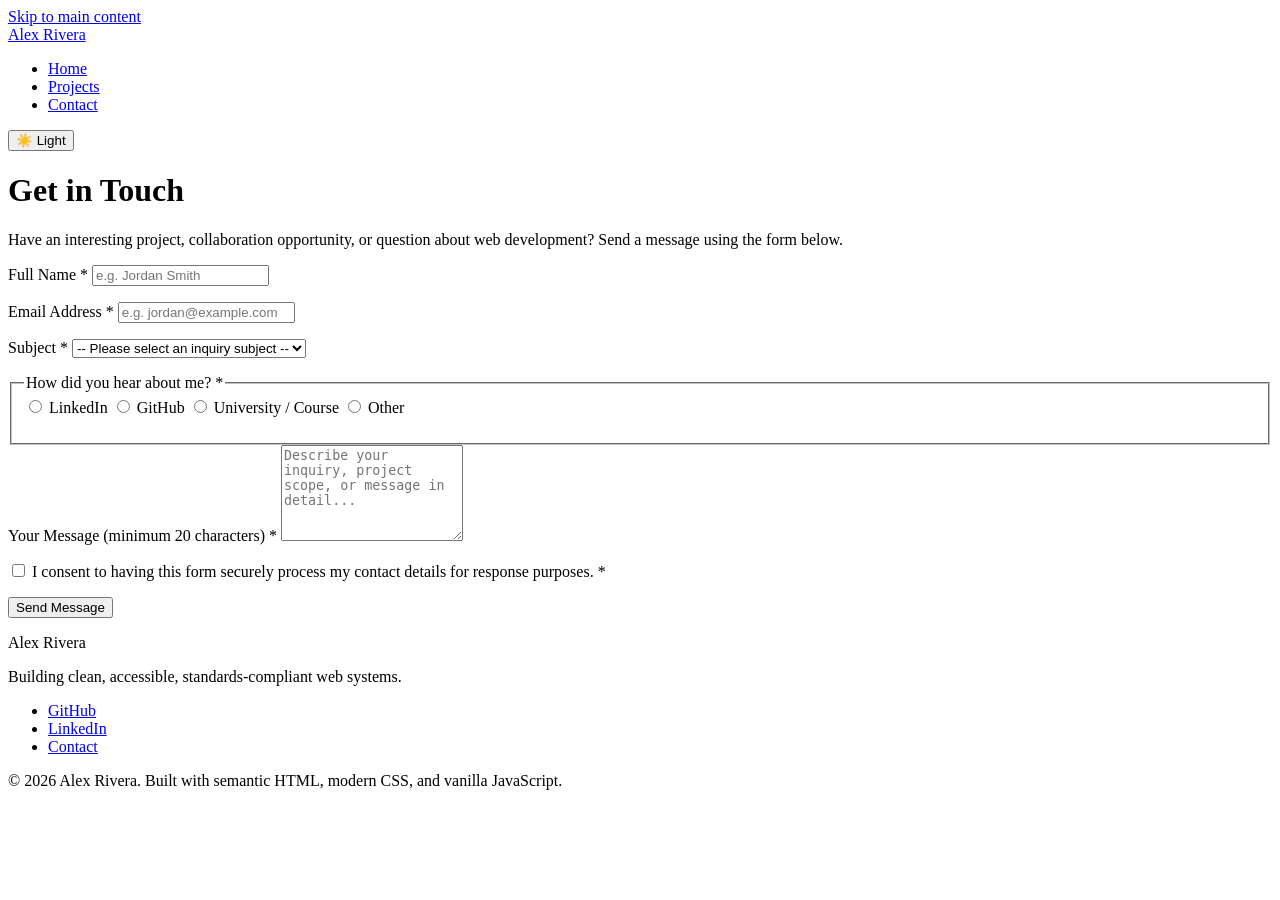
==== contact.html @ 407a4083 "feat: scaffold semantic HTML structure for index, projects, and contact pages" ====
<!DOCTYPE html>
<html lang="en">
<head>
  <meta charset="UTF-8">
  <meta name="viewport" content="width=device-width, initial-scale=1.0">
  <meta name="description" content="Contact Alex Rivera for web development inquiries, collaboration opportunities, and technical consultations.">
  <title>Contact | Alex Rivera Portfolio</title>
  <link rel="stylesheet" href="css/styles.css">
  <script>
    /* Immediate theme check to prevent flash of wrong theme (FOUC) */
    (function() {
      var saved = localStorage.getItem('theme');
      var prefersDark = window.matchMedia && window.matchMedia('(prefers-color-scheme: dark)').matches;
      var theme = saved ? saved : (prefersDark ? 'dark' : 'light');
      document.documentElement.setAttribute('data-theme', theme);
    })();
  </script>
  <script src="js/theme.js" defer></script>
  <script src="js/contact.js" defer></script>
</head>
<body>
  <a href="#main-content" class="skip-link">Skip to main content</a>

  <header class="site-header">
    <div class="header-container">
      <a href="index.html" class="brand-logo" aria-label="Alex Rivera home page">
        <span class="brand-text">Alex Rivera</span>
      </a>
      <nav class="site-nav" aria-label="Main Navigation">
        <ul class="nav-list">
          <li class="nav-item"><a href="index.html" class="nav-link">Home</a></li>
          <li class="nav-item"><a href="projects.html" class="nav-link">Projects</a></li>
          <li class="nav-item"><a href="contact.html" class="nav-link" aria-current="page">Contact</a></li>
        </ul>
        <button type="button" id="theme-toggle" class="theme-toggle-btn" aria-label="Toggle dark mode theme" aria-pressed="false">
          <span class="theme-icon" aria-hidden="true">☀️</span>
          <span class="theme-label">Light</span>
        </button>
      </nav>
    </div>
  </header>

  <main id="main-content" class="main-content">
    <div class="page-header-section">
      <div class="section-container">
        <h1 class="page-title">Get in Touch</h1>
        <p class="page-subtitle">
          Have an interesting project, collaboration opportunity, or question about web development? Send a message using the form below.
        </p>
      </div>
    </div>

    <section class="contact-section" aria-label="Contact form section">
      <div class="section-container contact-container">
        <!-- Live status banner for submission feedback -->
        <div id="form-status" class="form-status" role="status" aria-live="polite" hidden></div>

        <form id="contact-form" class="contact-form" novalidate>
          <!-- Field 1: Name -->
          <div class="form-group" id="group-name">
            <label for="contact-name" class="form-label">
              Full Name <span class="required-indicator" aria-hidden="true">*</span>
            </label>
            <input 
              type="text" 
              id="contact-name" 
              name="name" 
              class="form-input" 
              required 
              minlength="3" 
              autocomplete="name" 
              placeholder="e.g. Jordan Smith"
              aria-describedby="name-error">
            <p class="error-message" id="name-error" aria-live="polite"></p>
          </div>

          <!-- Field 2: Email -->
          <div class="form-group" id="group-email">
            <label for="contact-email" class="form-label">
              Email Address <span class="required-indicator" aria-hidden="true">*</span>
            </label>
            <input 
              type="email" 
              id="contact-email" 
              name="email" 
              class="form-input" 
              required 
              autocomplete="email" 
              placeholder="e.g. jordan@example.com"
              aria-describedby="email-error">
            <p class="error-message" id="email-error" aria-live="polite"></p>
          </div>

          <!-- Field 3: Subject -->
          <div class="form-group" id="group-subject">
            <label for="contact-subject" class="form-label">
              Subject <span class="required-indicator" aria-hidden="true">*</span>
            </label>
            <select 
              id="contact-subject" 
              name="subject" 
              class="form-select" 
              required 
              aria-describedby="subject-error">
              <option value="">-- Please select an inquiry subject --</option>
              <option value="collaboration">Project Collaboration</option>
              <option value="job">Job / Internship Opportunity</option>
              <option value="freelance">Freelance Contract</option>
              <option value="general">General Question</option>
            </select>
            <p class="error-message" id="subject-error" aria-live="polite"></p>
          </div>

          <!-- Field 4: Referral Source Radio Group -->
          <fieldset class="form-group form-fieldset" id="group-source" aria-describedby="source-error">
            <legend class="form-legend">
              How did you hear about me? <span class="required-indicator" aria-hidden="true">*</span>
            </legend>
            <div class="radio-options-grid">
              <label class="radio-label">
                <input type="radio" name="referral_source" value="linkedin" required>
                <span>LinkedIn</span>
              </label>
              <label class="radio-label">
                <input type="radio" name="referral_source" value="github">
                <span>GitHub</span>
              </label>
              <label class="radio-label">
                <input type="radio" name="referral_source" value="university">
                <span>University / Course</span>
              </label>
              <label class="radio-label">
                <input type="radio" name="referral_source" value="other">
                <span>Other</span>
              </label>
            </div>
            <p class="error-message" id="source-error" aria-live="polite"></p>
          </fieldset>

          <!-- Field 5: Message -->
          <div class="form-group" id="group-message">
            <label for="contact-message" class="form-label">
              Your Message (minimum 20 characters) <span class="required-indicator" aria-hidden="true">*</span>
            </label>
            <textarea 
              id="contact-message" 
              name="message" 
              class="form-textarea" 
              rows="6" 
              required 
              minlength="20" 
              placeholder="Describe your inquiry, project scope, or message in detail..."
              aria-describedby="message-error"></textarea>
            <p class="error-message" id="message-error" aria-live="polite"></p>
          </div>

          <!-- Field 6: Consent Checkbox -->
          <div class="form-group form-checkbox-group" id="group-consent">
            <label class="checkbox-label" for="contact-consent">
              <input 
                type="checkbox" 
                id="contact-consent" 
                name="consent" 
                required 
                aria-describedby="consent-error">
              <span>I consent to having this form securely process my contact details for response purposes. <span class="required-indicator" aria-hidden="true">*</span></span>
            </label>
            <p class="error-message" id="consent-error" aria-live="polite"></p>
          </div>

          <!-- Field 7: Submit Button -->
          <div class="form-actions">
            <button type="submit" id="submit-btn" class="btn btn-primary form-submit-btn">
              Send Message
            </button>
          </div>
        </form>
      </div>
    </section>
  </main>

  <footer class="site-footer">
    <div class="footer-container">
      <div class="footer-info">
        <p class="footer-title">Alex Rivera</p>
        <p class="footer-tagline">Building clean, accessible, standards-compliant web systems.</p>
      </div>
      <nav class="footer-nav" aria-label="Social and External Links">
        <ul class="footer-links">
          <li><a href="https://github.com" target="_blank" rel="noopener noreferrer" class="footer-link">GitHub</a></li>
          <li><a href="https://linkedin.com" target="_blank" rel="noopener noreferrer" class="footer-link">LinkedIn</a></li>
          <li><a href="contact.html" class="footer-link">Contact</a></li>
        </ul>
      </nav>
      <div class="footer-copy">
        <p>&copy; 2026 Alex Rivera. Built with semantic HTML, modern CSS, and vanilla JavaScript.</p>
      </div>
    </div>
  </footer>
</body>
</html>
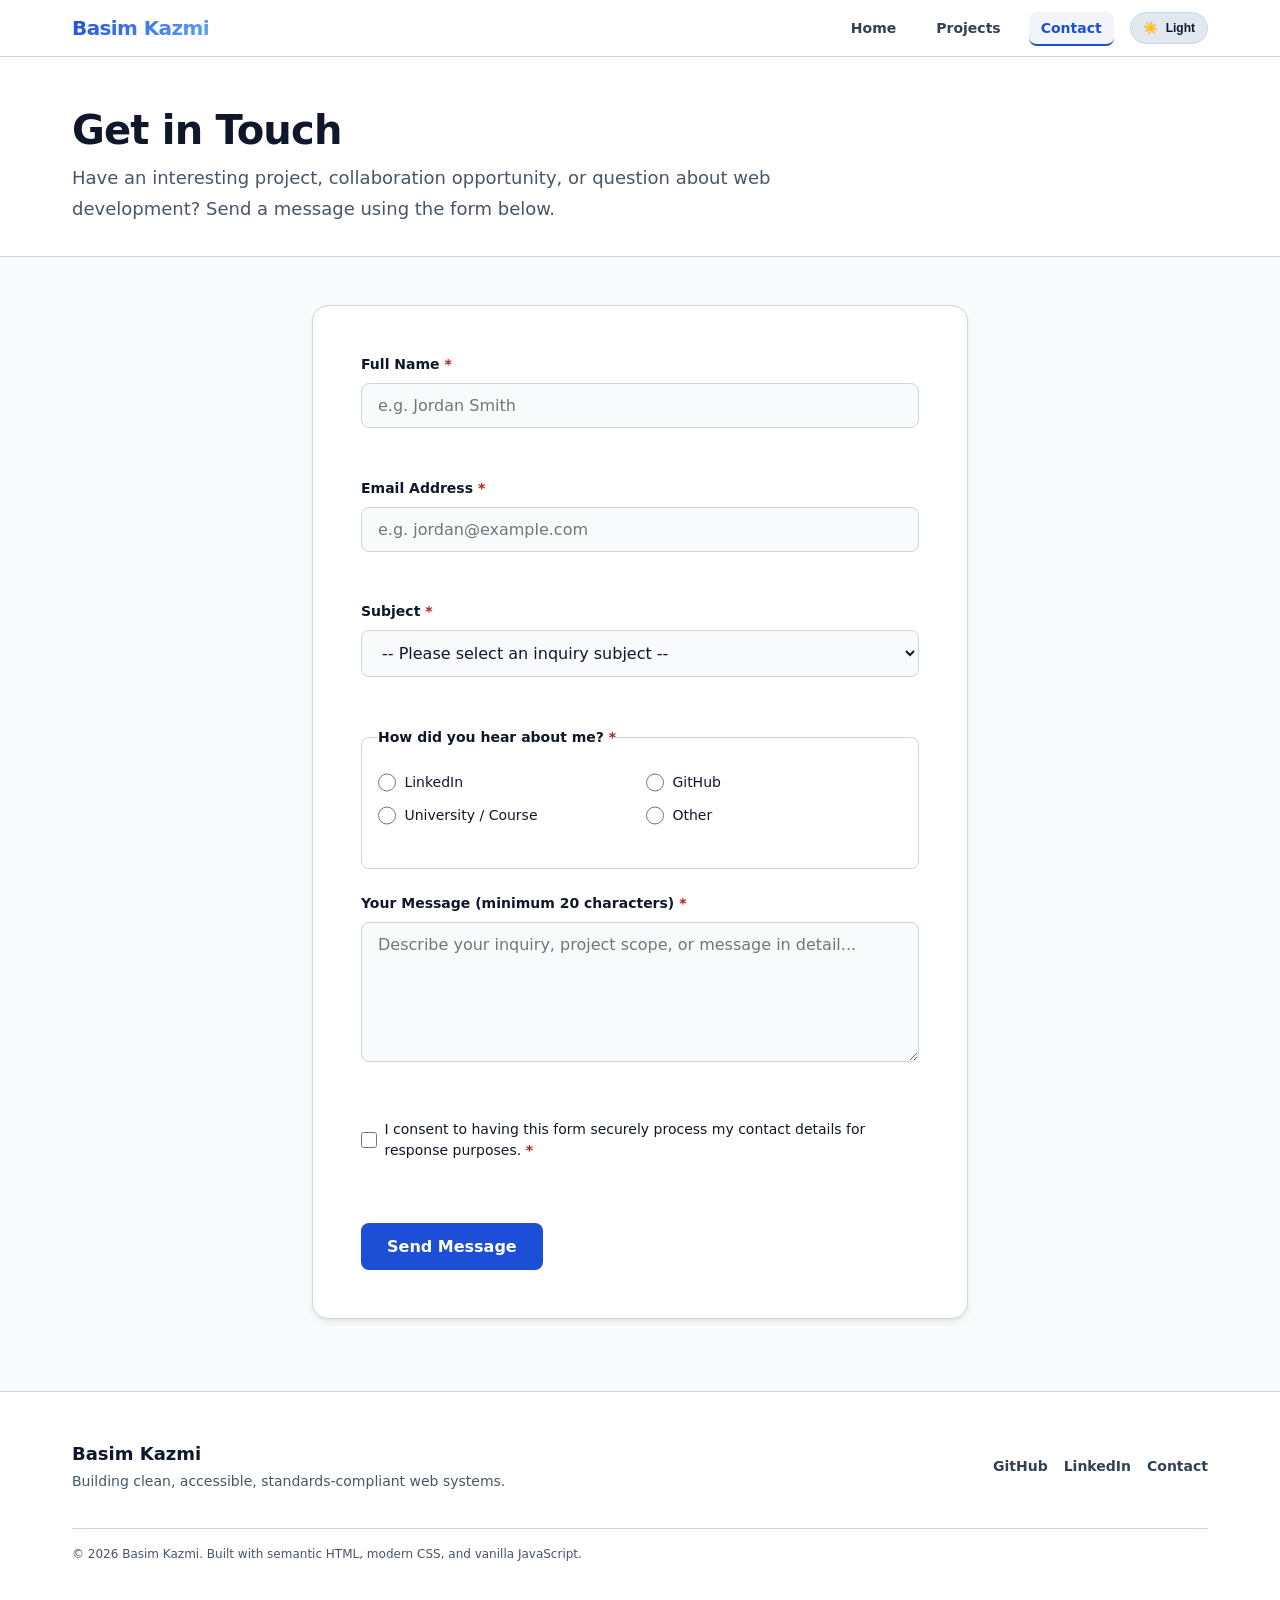
==== commit 517ebf47: "docs: personalize portfolio identity for Basim Kazmi and update repository URLs" ====
--- a/contact.html
+++ b/contact.html
@@ -3,8 +3,8 @@
 <head>
   <meta charset="UTF-8">
   <meta name="viewport" content="width=device-width, initial-scale=1.0">
-  <meta name="description" content="Contact Alex Rivera for web development inquiries, collaboration opportunities, and technical consultations.">
-  <title>Contact | Alex Rivera Portfolio</title>
+  <meta name="description" content="Contact Basim Kazmi for web development inquiries, collaboration opportunities, and technical consultations.">
+  <title>Contact | Basim Kazmi Portfolio</title>
   <link rel="stylesheet" href="css/styles.css">
   <script>
     /* Immediate theme check to prevent flash of wrong theme (FOUC) */
@@ -23,8 +23,8 @@
 
   <header class="site-header">
     <div class="header-container">
-      <a href="index.html" class="brand-logo" aria-label="Alex Rivera home page">
-        <span class="brand-text">Alex Rivera</span>
+      <a href="index.html" class="brand-logo" aria-label="Basim Kazmi home page">
+        <span class="brand-text">Basim Kazmi</span>
       </a>
       <nav class="site-nav" aria-label="Main Navigation">
         <ul class="nav-list">
@@ -182,7 +182,7 @@
   <footer class="site-footer">
     <div class="footer-container">
       <div class="footer-info">
-        <p class="footer-title">Alex Rivera</p>
+        <p class="footer-title">Basim Kazmi</p>
         <p class="footer-tagline">Building clean, accessible, standards-compliant web systems.</p>
       </div>
       <nav class="footer-nav" aria-label="Social and External Links">
@@ -193,7 +193,7 @@
         </ul>
       </nav>
       <div class="footer-copy">
-        <p>&copy; 2026 Alex Rivera. Built with semantic HTML, modern CSS, and vanilla JavaScript.</p>
+        <p>&copy; 2026 Basim Kazmi. Built with semantic HTML, modern CSS, and vanilla JavaScript.</p>
       </div>
     </div>
   </footer>
--- a/css/styles.css
+++ b/css/styles.css
@@ -0,0 +1,1293 @@
+/* ==========================================================================
+   CS-554 Assignment 1: Responsive Developer Portfolio
+   Single Shared Stylesheet: Mobile-First, Accessible, Theme-Aware
+   ========================================================================== */
+
+/* --------------------------------------------------------------------------
+   1. CSS Reset & Box Sizing
+   -------------------------------------------------------------------------- */
+*, *::before, *::after {
+  box-sizing: border-box;
+}
+
+* {
+  margin: 0;
+  padding: 0;
+}
+
+html {
+  font-size: 100%;
+  scroll-behavior: smooth;
+  -webkit-text-size-adjust: 100%;
+}
+
+/* --------------------------------------------------------------------------
+   2. Design Tokens & CSS Custom Properties (:root / Light Theme)
+   -------------------------------------------------------------------------- */
+:root {
+  /* Color Palette - Light Mode (WCAG AAA/AA Compliant) */
+  --color-bg: #f8fafc;
+  --color-surface: #ffffff;
+  --color-surface-hover: #f1f5f9;
+  --color-surface-muted: #e2e8f0;
+  --color-border: #cbd5e1;
+  --color-border-hover: #94a3b8;
+  
+  --color-text: #0f172a;           /* 15.6:1 contrast on #ffffff (Passes AAA) */
+  --color-text-muted: #334155;     /* 7.5:1 contrast on #ffffff (Passes AAA) */
+  --color-text-subtle: #475569;    /* 4.8:1 contrast on #ffffff (Passes AA) */
+  
+  --color-primary: #1d4ed8;        /* 5.2:1 contrast on #ffffff (Passes AA) */
+  --color-primary-hover: #1e40af;
+  --color-primary-contrast: #ffffff;
+  
+  --color-secondary: #0f172a;
+  --color-secondary-hover: #1e293b;
+  --color-secondary-contrast: #ffffff;
+
+  --color-badge-bg: #e0f2fe;
+  --color-badge-text: #0369a1;     /* 4.9:1 contrast on #e0f2fe */
+  --color-badge-border: #bae6fd;
+
+  --color-focus: #2563eb;
+  --color-focus-ring: rgba(37, 99, 235, 0.4);
+
+  --color-error: #b91c1c;          /* 5.9:1 contrast on #ffffff */
+  --color-error-bg: #fef2f2;
+  --color-error-border: #f87171;
+
+  --color-success: #15803d;        /* 4.9:1 contrast on #ffffff */
+  --color-success-bg: #f0fdf4;
+  --color-success-border: #86efac;
+
+  /* Typography Scale */
+  --font-family-base: system-ui, -apple-system, BlinkMacSystemFont, 'Segoe UI', Roboto, Oxygen, Ubuntu, Cantarell, sans-serif;
+  --font-family-mono: ui-monospace, SFMono-Regular, Menlo, Monaco, Consolas, monospace;
+
+  --font-size-xs: 0.75rem;    /* 12px */
+  --font-size-sm: 0.875rem;   /* 14px */
+  --font-size-md: 1rem;       /* 16px */
+  --font-size-lg: 1.125rem;   /* 18px */
+  --font-size-xl: 1.25rem;    /* 20px */
+  --font-size-2xl: 1.5rem;    /* 24px */
+  --font-size-3xl: 1.875rem;  /* 30px */
+
+  --line-height-tight: 1.25;
+  --line-height-normal: 1.5;
+  --line-height-relaxed: 1.7;
+
+  /* Spacing Scale */
+  --space-2xs: 0.25rem; /* 4px */
+  --space-xs: 0.5rem;   /* 8px */
+  --space-sm: 0.75rem;  /* 12px */
+  --space-md: 1rem;     /* 16px */
+  --space-lg: 1.5rem;   /* 24px */
+  --space-xl: 2rem;     /* 32px */
+  --space-2xl: 3rem;    /* 48px */
+  --space-3xl: 4.5rem;  /* 72px */
+
+  /* Border Radii */
+  --radius-sm: 0.375rem;  /* 6px */
+  --radius-md: 0.5rem;    /* 8px */
+  --radius-lg: 0.75rem;   /* 12px */
+  --radius-xl: 1rem;      /* 16px */
+  --radius-full: 9999px;
+
+  /* Shadows */
+  --shadow-sm: 0 1px 3px rgba(0, 0, 0, 0.08), 0 1px 2px rgba(0, 0, 0, 0.04);
+  --shadow-md: 0 4px 6px -1px rgba(0, 0, 0, 0.08), 0 2px 4px -2px rgba(0, 0, 0, 0.04);
+  --shadow-lg: 0 10px 15px -3px rgba(0, 0, 0, 0.08), 0 4px 6px -4px rgba(0, 0, 0, 0.04);
+  --shadow-xl: 0 20px 25px -5px rgba(0, 0, 0, 0.1), 0 8px 10px -6px rgba(0, 0, 0, 0.06);
+
+  /* Transitions */
+  --transition-fast: 150ms ease;
+  --transition-normal: 250ms ease;
+
+  /* Layout */
+  --container-max: 1200px;
+}
+
+/* --------------------------------------------------------------------------
+   3. Dark Mode Theme Tokens (OS Preference & Manual Override)
+   -------------------------------------------------------------------------- */
+@media (prefers-color-scheme: dark) {
+  :root:not([data-theme="light"]) {
+    --color-bg: #0b0f19;
+    --color-surface: #131b2e;
+    --color-surface-hover: #1c2742;
+    --color-surface-muted: #1e293b;
+    --color-border: #2e3a59;
+    --color-border-hover: #475569;
+
+    --color-text: #f8fafc;          /* 16:1 contrast on #131b2e */
+    --color-text-muted: #cbd5e1;    /* 11:1 contrast on #131b2e */
+    --color-text-subtle: #94a3b8;   /* 5.6:1 contrast on #131b2e */
+
+    --color-primary: #3b82f6;       /* 4.8:1 contrast on #0b0f19 */
+    --color-primary-hover: #60a5fa;
+    --color-primary-contrast: #0b0f19;
+
+    --color-secondary: #f8fafc;
+    --color-secondary-hover: #e2e8f0;
+    --color-secondary-contrast: #0f172a;
+
+    --color-badge-bg: #1e3a8a;
+    --color-badge-text: #bfdbfe;
+    --color-badge-border: #2563eb;
+
+    --color-focus: #60a5fa;
+    --color-focus-ring: rgba(96, 165, 250, 0.4);
+
+    --color-error: #f87171;
+    --color-error-bg: #450a0a;
+    --color-error-border: #ef4444;
+
+    --color-success: #4ade80;
+    --color-success-bg: #052e16;
+    --color-success-border: #22c55e;
+
+    --shadow-sm: 0 1px 3px rgba(0, 0, 0, 0.3);
+    --shadow-md: 0 4px 6px -1px rgba(0, 0, 0, 0.3);
+    --shadow-lg: 0 10px 15px -3px rgba(0, 0, 0, 0.4);
+    --shadow-xl: 0 20px 25px -5px rgba(0, 0, 0, 0.5);
+  }
+}
+
+/* Explicit data-theme attribute overrides */
+[data-theme="dark"] {
+  --color-bg: #0b0f19;
+  --color-surface: #131b2e;
+  --color-surface-hover: #1c2742;
+  --color-surface-muted: #1e293b;
+  --color-border: #2e3a59;
+  --color-border-hover: #475569;
+
+  --color-text: #f8fafc;
+  --color-text-muted: #cbd5e1;
+  --color-text-subtle: #94a3b8;
+
+  --color-primary: #3b82f6;
+  --color-primary-hover: #60a5fa;
+  --color-primary-contrast: #0b0f19;
+
+  --color-secondary: #f8fafc;
+  --color-secondary-hover: #e2e8f0;
+  --color-secondary-contrast: #0f172a;
+
+  --color-badge-bg: #1e3a8a;
+  --color-badge-text: #bfdbfe;
+  --color-badge-border: #2563eb;
+
+  --color-focus: #60a5fa;
+  --color-focus-ring: rgba(96, 165, 250, 0.4);
+
+  --color-error: #f87171;
+  --color-error-bg: #450a0a;
+  --color-error-border: #ef4444;
+
+  --color-success: #4ade80;
+  --color-success-bg: #052e16;
+  --color-success-border: #22c55e;
+
+  --shadow-sm: 0 1px 3px rgba(0, 0, 0, 0.3);
+  --shadow-md: 0 4px 6px -1px rgba(0, 0, 0, 0.3);
+  --shadow-lg: 0 10px 15px -3px rgba(0, 0, 0, 0.4);
+  --shadow-xl: 0 20px 25px -5px rgba(0, 0, 0, 0.5);
+}
+
+[data-theme="light"] {
+  --color-bg: #f8fafc;
+  --color-surface: #ffffff;
+  --color-surface-hover: #f1f5f9;
+  --color-surface-muted: #e2e8f0;
+  --color-border: #cbd5e1;
+  --color-border-hover: #94a3b8;
+
+  --color-text: #0f172a;
+  --color-text-muted: #334155;
+  --color-text-subtle: #475569;
+
+  --color-primary: #1d4ed8;
+  --color-primary-hover: #1e40af;
+  --color-primary-contrast: #ffffff;
+
+  --color-secondary: #0f172a;
+  --color-secondary-hover: #1e293b;
+  --color-secondary-contrast: #ffffff;
+
+  --color-badge-bg: #e0f2fe;
+  --color-badge-text: #0369a1;
+  --color-badge-border: #bae6fd;
+
+  --color-focus: #2563eb;
+  --color-focus-ring: rgba(37, 99, 235, 0.4);
+
+  --color-error: #b91c1c;
+  --color-error-bg: #fef2f2;
+  --color-error-border: #f87171;
+
+  --color-success: #15803d;
+  --color-success-bg: #f0fdf4;
+  --color-success-border: #86efac;
+
+  --shadow-sm: 0 1px 3px rgba(0, 0, 0, 0.08), 0 1px 2px rgba(0, 0, 0, 0.04);
+  --shadow-md: 0 4px 6px -1px rgba(0, 0, 0, 0.08), 0 2px 4px -2px rgba(0, 0, 0, 0.04);
+  --shadow-lg: 0 10px 15px -3px rgba(0, 0, 0, 0.08), 0 4px 6px -4px rgba(0, 0, 0, 0.04);
+  --shadow-xl: 0 20px 25px -5px rgba(0, 0, 0, 0.1), 0 8px 10px -6px rgba(0, 0, 0, 0.06);
+}
+
+/* --------------------------------------------------------------------------
+   4. Global Base Styles
+   -------------------------------------------------------------------------- */
+body {
+  font-family: var(--font-family-base);
+  font-size: var(--font-size-md);
+  line-height: var(--line-height-normal);
+  color: var(--color-text);
+  background-color: var(--color-bg);
+  min-height: 100vh;
+  display: flex;
+  flex-direction: column;
+  transition: background-color var(--transition-normal), color var(--transition-normal);
+  overflow-x: hidden;
+}
+
+/* Accessible Skip Link */
+.skip-link {
+  position: absolute;
+  top: -100px;
+  left: var(--space-md);
+  background-color: var(--color-primary);
+  color: var(--color-primary-contrast);
+  padding: var(--space-sm) var(--space-lg);
+  font-weight: 600;
+  border-radius: var(--radius-md);
+  z-index: 9999;
+  text-decoration: none;
+  transition: top var(--transition-fast);
+}
+
+.skip-link:focus-visible {
+  top: var(--space-md);
+  outline: 3px solid var(--color-text);
+  outline-offset: 3px;
+}
+
+/* Focus Visible Styling */
+:focus-visible {
+  outline: 3px solid var(--color-focus);
+  outline-offset: 3px;
+}
+
+/* Images & Media */
+img, svg {
+  max-width: 100%;
+  height: auto;
+  display: block;
+}
+
+/* Heading Typography */
+h1, h2, h3, h4, h5, h6 {
+  color: var(--color-text);
+  line-height: var(--line-height-tight);
+  font-weight: 700;
+}
+
+/* Fluid Heading Sizes */
+.hero-title {
+  font-size: clamp(2rem, 5vw, 3.25rem);
+  letter-spacing: -0.025em;
+}
+
+.page-title,
+.section-title {
+  font-size: clamp(1.75rem, 4vw, 2.5rem);
+  letter-spacing: -0.02em;
+}
+
+/* Layout Containers */
+.section-container,
+.header-container,
+.footer-container {
+  width: 100%;
+  max-width: var(--container-max);
+  margin-left: auto;
+  margin-right: auto;
+  padding-left: var(--space-md);
+  padding-right: var(--space-md);
+}
+
+@media (min-width: 640px) {
+  .section-container,
+  .header-container,
+  .footer-container {
+    padding-left: var(--space-xl);
+    padding-right: var(--space-xl);
+  }
+}
+
+.main-content {
+  flex: 1 0 auto;
+  width: 100%;
+}
+
+/* --------------------------------------------------------------------------
+   5. Site Header & Navigation (Flexbox)
+   -------------------------------------------------------------------------- */
+.site-header {
+  background-color: var(--color-surface);
+  border-bottom: 1px solid var(--color-border);
+  position: sticky;
+  top: 0;
+  z-index: 1000;
+  transition: background-color var(--transition-normal), border-color var(--transition-normal);
+}
+
+.header-container {
+  display: flex;
+  align-items: center;
+  justify-content: space-between;
+  padding-top: var(--space-sm);
+  padding-bottom: var(--space-sm);
+  gap: var(--space-md);
+  flex-wrap: wrap;
+}
+
+.brand-logo {
+  text-decoration: none;
+  color: var(--color-text);
+  font-weight: 800;
+  font-size: var(--font-size-xl);
+  letter-spacing: -0.03em;
+  display: inline-flex;
+  align-items: center;
+  gap: var(--space-xs);
+}
+
+.brand-text {
+  background: linear-gradient(135deg, var(--color-primary), #60a5fa);
+  -webkit-background-clip: text;
+  -webkit-text-fill-color: transparent;
+}
+
+.site-nav {
+  display: flex;
+  align-items: center;
+  gap: var(--space-md);
+  flex-wrap: wrap;
+}
+
+.nav-list {
+  display: flex;
+  align-items: center;
+  list-style: none;
+  gap: var(--space-xs);
+}
+
+@media (min-width: 640px) {
+  .nav-list {
+    gap: var(--space-md);
+  }
+}
+
+.nav-link {
+  text-decoration: none;
+  color: var(--color-text-muted);
+  font-weight: 600;
+  font-size: var(--font-size-sm);
+  padding: var(--space-xs) var(--space-sm);
+  border-radius: var(--radius-md);
+  transition: color var(--transition-fast), background-color var(--transition-fast);
+}
+
+.nav-link:hover {
+  color: var(--color-primary);
+  background-color: var(--color-surface-hover);
+}
+
+.nav-link[aria-current="page"] {
+  color: var(--color-primary);
+  background-color: var(--color-surface-hover);
+  border-bottom: 2px solid var(--color-primary);
+}
+
+/* Theme Toggle Button */
+.theme-toggle-btn {
+  display: inline-flex;
+  align-items: center;
+  gap: var(--space-xs);
+  background-color: var(--color-surface-muted);
+  border: 1px solid var(--color-border);
+  color: var(--color-text);
+  font-size: var(--font-size-xs);
+  font-weight: 600;
+  padding: var(--space-xs) var(--space-sm);
+  border-radius: var(--radius-full);
+  cursor: pointer;
+  transition: background-color var(--transition-fast), border-color var(--transition-fast);
+}
+
+.theme-toggle-btn:hover {
+  background-color: var(--color-surface-hover);
+  border-color: var(--color-border-hover);
+}
+
+/* --------------------------------------------------------------------------
+   6. Buttons & Shared Components
+   -------------------------------------------------------------------------- */
+.btn {
+  display: inline-flex;
+  align-items: center;
+  justify-content: center;
+  font-family: inherit;
+  font-size: var(--font-size-md);
+  font-weight: 600;
+  padding: var(--space-sm) var(--space-lg);
+  border-radius: var(--radius-md);
+  text-decoration: none;
+  cursor: pointer;
+  border: 2px solid transparent;
+  transition: background-color var(--transition-fast), border-color var(--transition-fast), transform var(--transition-fast);
+}
+
+.btn-primary {
+  background-color: var(--color-primary);
+  color: var(--color-primary-contrast);
+}
+
+.btn-primary:hover {
+  background-color: var(--color-primary-hover);
+}
+
+.btn-secondary {
+  background-color: transparent;
+  color: var(--color-text);
+  border-color: var(--color-border);
+}
+
+.btn-secondary:hover {
+  background-color: var(--color-surface-hover);
+  border-color: var(--color-border-hover);
+}
+
+.btn-sm {
+  font-size: var(--font-size-sm);
+  padding: var(--space-2xs) var(--space-sm);
+}
+
+/* Tech Badges */
+.tech-badge-list {
+  display: flex;
+  flex-wrap: wrap;
+  gap: var(--space-xs);
+  list-style: none;
+}
+
+.tech-badge {
+  font-size: var(--font-size-xs);
+  font-weight: 600;
+  font-family: var(--font-family-mono);
+  background-color: var(--color-badge-bg);
+  color: var(--color-badge-text);
+  border: 1px solid var(--color-badge-border);
+  padding: 0.2rem 0.55rem;
+  border-radius: var(--radius-sm);
+}
+
+/* --------------------------------------------------------------------------
+   7. Home Page (`index.html`) Layout
+   -------------------------------------------------------------------------- */
+.hero-section {
+  padding-top: var(--space-2xl);
+  padding-bottom: var(--space-2xl);
+  background: linear-gradient(180deg, var(--color-surface) 0%, var(--color-bg) 100%);
+  border-bottom: 1px solid var(--color-border);
+}
+
+.hero-container {
+  width: 100%;
+  max-width: var(--container-max);
+  margin-left: auto;
+  margin-right: auto;
+  padding-left: var(--space-md);
+  padding-right: var(--space-md);
+  display: flex;
+  flex-direction: column-reverse;
+  align-items: center;
+  gap: var(--space-xl);
+}
+
+@media (min-width: 768px) {
+  .hero-container {
+    flex-direction: row;
+    justify-content: space-between;
+    padding-left: var(--space-xl);
+    padding-right: var(--space-xl);
+  }
+
+  .hero-content {
+    flex: 1 1 60%;
+  }
+
+  .hero-media {
+    flex: 0 0 280px;
+  }
+}
+
+.hero-greeting {
+  font-size: var(--font-size-md);
+  font-weight: 600;
+  color: var(--color-primary);
+  text-transform: uppercase;
+  letter-spacing: 0.08em;
+  margin-bottom: var(--space-xs);
+}
+
+.hero-subtitle {
+  font-size: var(--font-size-xl);
+  font-weight: 600;
+  color: var(--color-text-muted);
+  margin-top: var(--space-xs);
+  margin-bottom: var(--space-md);
+}
+
+.hero-description {
+  font-size: var(--font-size-lg);
+  color: var(--color-text-subtle);
+  line-height: var(--line-height-relaxed);
+  max-width: 620px;
+  margin-bottom: var(--space-xl);
+}
+
+.hero-actions {
+  display: flex;
+  flex-wrap: wrap;
+  gap: var(--space-md);
+}
+
+.hero-media {
+  display: flex;
+  justify-content: center;
+  align-items: center;
+}
+
+.profile-image {
+  border-radius: var(--radius-full);
+  box-shadow: var(--shadow-xl);
+  border: 4px solid var(--color-surface);
+}
+
+/* About Section */
+.about-section {
+  padding-top: var(--space-3xl);
+  padding-bottom: var(--space-3xl);
+  border-bottom: 1px solid var(--color-border);
+}
+
+.section-title {
+  margin-bottom: var(--space-xl);
+  position: relative;
+}
+
+.section-title::after {
+  content: "";
+  display: block;
+  width: 50px;
+  height: 4px;
+  background-color: var(--color-primary);
+  border-radius: var(--radius-full);
+  margin-top: var(--space-xs);
+}
+
+.about-grid {
+  display: grid;
+  grid-template-columns: 1fr;
+  gap: var(--space-xl);
+}
+
+@media (min-width: 768px) {
+  .about-grid {
+    grid-template-columns: 1.2fr 1fr;
+  }
+}
+
+.about-text p {
+  color: var(--color-text-subtle);
+  font-size: var(--font-size-lg);
+  line-height: var(--line-height-relaxed);
+  margin-bottom: var(--space-md);
+}
+
+.about-highlights {
+  display: flex;
+  flex-direction: column;
+  gap: var(--space-md);
+}
+
+.highlight-card {
+  background-color: var(--color-surface);
+  border: 1px solid var(--color-border);
+  border-left: 4px solid var(--color-primary);
+  border-radius: var(--radius-md);
+  padding: var(--space-md) var(--space-lg);
+  box-shadow: var(--shadow-sm);
+}
+
+.highlight-title {
+  font-size: var(--font-size-md);
+  margin-bottom: var(--space-2xs);
+  color: var(--color-text);
+}
+
+.highlight-desc {
+  font-size: var(--font-size-sm);
+  color: var(--color-text-muted);
+  line-height: var(--line-height-normal);
+}
+
+/* Skills Section */
+.skills-section {
+  padding-top: var(--space-3xl);
+  padding-bottom: var(--space-3xl);
+}
+
+.skills-grid {
+  display: grid;
+  grid-template-columns: 1fr;
+  gap: var(--space-lg);
+}
+
+@media (min-width: 640px) {
+  .skills-grid {
+    grid-template-columns: repeat(2, 1fr);
+  }
+}
+
+@media (min-width: 1024px) {
+  .skills-grid {
+    grid-template-columns: repeat(3, 1fr);
+  }
+}
+
+.skill-category {
+  background-color: var(--color-surface);
+  border: 1px solid var(--color-border);
+  border-radius: var(--radius-lg);
+  padding: var(--space-lg);
+  box-shadow: var(--shadow-sm);
+  transition: transform var(--transition-fast), box-shadow var(--transition-fast);
+}
+
+.skill-category:hover {
+  transform: translateY(-2px);
+  box-shadow: var(--shadow-md);
+}
+
+.skill-category-title {
+  font-size: var(--font-size-lg);
+  color: var(--color-primary);
+  margin-bottom: var(--space-md);
+  border-bottom: 2px solid var(--color-surface-muted);
+  padding-bottom: var(--space-xs);
+}
+
+.skill-list {
+  list-style: none;
+  display: flex;
+  flex-direction: column;
+  gap: var(--space-xs);
+}
+
+.skill-item {
+  position: relative;
+  padding-left: var(--space-lg);
+  font-size: var(--font-size-sm);
+  color: var(--color-text-muted);
+  font-weight: 500;
+}
+
+.skill-item::before {
+  content: "▹";
+  position: absolute;
+  left: 0;
+  color: var(--color-primary);
+  font-weight: bold;
+}
+
+/* --------------------------------------------------------------------------
+   8. Projects Page (`projects.html`) Layout
+   -------------------------------------------------------------------------- */
+.page-header-section {
+  padding-top: var(--space-2xl);
+  padding-bottom: var(--space-xl);
+  background-color: var(--color-surface);
+  border-bottom: 1px solid var(--color-border);
+}
+
+.page-subtitle {
+  font-size: var(--font-size-lg);
+  color: var(--color-text-subtle);
+  max-width: 760px;
+  margin-top: var(--space-xs);
+  line-height: var(--line-height-relaxed);
+}
+
+/* Filter Controls */
+.filters-section {
+  padding-top: var(--space-xl);
+  padding-bottom: var(--space-md);
+}
+
+.filters-form {
+  display: grid;
+  grid-template-columns: 1fr;
+  gap: var(--space-md);
+  background-color: var(--color-surface);
+  padding: var(--space-lg);
+  border-radius: var(--radius-lg);
+  border: 1px solid var(--color-border);
+  box-shadow: var(--shadow-sm);
+}
+
+@media (min-width: 640px) {
+  .filters-form {
+    grid-template-columns: 2fr 1fr;
+  }
+}
+
+.filter-group {
+  display: flex;
+  flex-direction: column;
+  gap: var(--space-xs);
+}
+
+.filter-label {
+  font-size: var(--font-size-sm);
+  font-weight: 600;
+  color: var(--color-text);
+}
+
+.filter-input,
+.filter-select {
+  font-family: inherit;
+  font-size: var(--font-size-md);
+  color: var(--color-text);
+  background-color: var(--color-bg);
+  border: 1px solid var(--color-border);
+  border-radius: var(--radius-md);
+  padding: var(--space-sm) var(--space-md);
+  transition: border-color var(--transition-fast), box-shadow var(--transition-fast);
+}
+
+.filter-input:focus,
+.filter-select:focus {
+  border-color: var(--color-focus);
+  box-shadow: 0 0 0 3px var(--color-focus-ring);
+}
+
+/* Live Status Region */
+.projects-status {
+  margin-top: var(--space-md);
+  font-size: var(--font-size-sm);
+  font-weight: 600;
+  color: var(--color-text-muted);
+}
+
+/* Projects Display Section & Grid */
+.projects-display-section {
+  padding-top: var(--space-md);
+  padding-bottom: var(--space-3xl);
+}
+
+/* Responsive Project Cards Grid: Mobile-First */
+.projects-grid {
+  display: grid;
+  grid-template-columns: 1fr; /* Default < 640px: 1 column */
+  gap: var(--space-xl);
+}
+
+@media (min-width: 640px) {
+  .projects-grid {
+    grid-template-columns: repeat(2, 1fr); /* >= 640px: 2 columns */
+  }
+}
+
+@media (min-width: 1024px) {
+  .projects-grid {
+    grid-template-columns: repeat(3, 1fr); /* >= 1024px: 3 columns */
+  }
+}
+
+/* Project Card */
+.project-card {
+  background-color: var(--color-surface);
+  border: 1px solid var(--color-border);
+  border-radius: var(--radius-lg);
+  overflow: hidden;
+  box-shadow: var(--shadow-sm);
+  display: flex;
+  flex-direction: column;
+  transition: transform var(--transition-fast), box-shadow var(--transition-fast), border-color var(--transition-fast);
+}
+
+.project-card:hover {
+  transform: translateY(-4px);
+  box-shadow: var(--shadow-lg);
+  border-color: var(--color-border-hover);
+}
+
+.project-card-image {
+  width: 100%;
+  height: 200px;
+  object-fit: cover;
+  background-color: var(--color-surface-muted);
+  border-bottom: 1px solid var(--color-border);
+}
+
+.project-card-body {
+  padding: var(--space-lg);
+  display: flex;
+  flex-direction: column;
+  flex: 1 1 auto;
+}
+
+.project-card-title {
+  font-size: var(--font-size-xl);
+  color: var(--color-text);
+  margin-bottom: var(--space-xs);
+}
+
+.project-card-desc {
+  font-size: var(--font-size-sm);
+  color: var(--color-text-subtle);
+  line-height: var(--line-height-relaxed);
+  margin-bottom: var(--space-md);
+  flex-grow: 1;
+}
+
+.project-card-tech {
+  margin-bottom: var(--space-lg);
+}
+
+.project-card-actions {
+  display: flex;
+  align-items: center;
+  gap: var(--space-sm);
+  margin-top: auto;
+}
+
+/* Empty State */
+.empty-state {
+  text-align: center;
+  padding: var(--space-3xl) var(--space-md);
+  background-color: var(--color-surface);
+  border-radius: var(--radius-lg);
+  border: 2px dashed var(--color-border);
+  margin-top: var(--space-lg);
+}
+
+.empty-state-title {
+  font-size: var(--font-size-xl);
+  font-weight: 700;
+  color: var(--color-text);
+  margin-bottom: var(--space-xs);
+}
+
+.empty-state-text {
+  font-size: var(--font-size-md);
+  color: var(--color-text-subtle);
+  max-width: 500px;
+  margin-left: auto;
+  margin-right: auto;
+}
+
+/* --------------------------------------------------------------------------
+   9. Bonus Project Modal (<dialog>)
+   -------------------------------------------------------------------------- */
+.project-modal {
+  margin: auto;
+  padding: 0;
+  border: 1px solid var(--color-border);
+  border-radius: var(--radius-xl);
+  background-color: var(--color-surface);
+  color: var(--color-text);
+  box-shadow: var(--shadow-xl);
+  max-width: 600px;
+  width: calc(100% - 2rem);
+  max-height: 90vh;
+  overflow-y: auto;
+}
+
+.project-modal::backdrop {
+  background-color: rgba(15, 23, 42, 0.7);
+  backdrop-filter: blur(4px);
+}
+
+.modal-dialog-content {
+  padding: var(--space-xl);
+}
+
+.modal-header {
+  display: flex;
+  align-items: center;
+  justify-content: space-between;
+  border-bottom: 1px solid var(--color-border);
+  padding-bottom: var(--space-md);
+  margin-bottom: var(--space-md);
+}
+
+.modal-title {
+  font-size: var(--font-size-xl);
+  color: var(--color-text);
+}
+
+.modal-close-btn {
+  background: transparent;
+  border: 1px solid var(--color-border);
+  border-radius: var(--radius-md);
+  font-size: var(--font-size-xl);
+  color: var(--color-text-muted);
+  cursor: pointer;
+  line-height: 1;
+  width: 36px;
+  height: 36px;
+  display: flex;
+  align-items: center;
+  justify-content: center;
+  transition: background-color var(--transition-fast), color var(--transition-fast);
+}
+
+.modal-close-btn:hover {
+  background-color: var(--color-surface-hover);
+  color: var(--color-text);
+}
+
+.modal-body {
+  display: flex;
+  flex-direction: column;
+  gap: var(--space-md);
+}
+
+.modal-desc {
+  font-size: var(--font-size-md);
+  color: var(--color-text-muted);
+  line-height: var(--line-height-relaxed);
+}
+
+.modal-meta-grid {
+  display: grid;
+  grid-template-columns: repeat(2, 1fr);
+  gap: var(--space-sm);
+  background-color: var(--color-bg);
+  padding: var(--space-md);
+  border-radius: var(--radius-md);
+  border: 1px solid var(--color-border);
+}
+
+.modal-meta-label {
+  font-weight: 600;
+  font-size: var(--font-size-sm);
+  color: var(--color-text);
+  display: block;
+  margin-bottom: var(--space-2xs);
+}
+
+.modal-meta-value {
+  font-size: var(--font-size-sm);
+  color: var(--color-text-subtle);
+}
+
+.modal-tech-section {
+  display: flex;
+  flex-direction: column;
+  gap: var(--space-xs);
+}
+
+.modal-details-section {
+  display: flex;
+  flex-direction: column;
+  gap: var(--space-2xs);
+}
+
+.modal-extended-details {
+  font-size: var(--font-size-sm);
+  color: var(--color-text-subtle);
+  line-height: var(--line-height-relaxed);
+  background-color: var(--color-bg);
+  padding: var(--space-md);
+  border-radius: var(--radius-md);
+  border: 1px solid var(--color-border);
+}
+
+.modal-actions {
+  margin-top: var(--space-sm);
+  display: flex;
+  justify-content: flex-end;
+}
+
+/* --------------------------------------------------------------------------
+   10. Contact Page (`contact.html`) Form Layout & Validation
+   -------------------------------------------------------------------------- */
+.contact-section {
+  padding-top: var(--space-2xl);
+  padding-bottom: var(--space-3xl);
+}
+
+.contact-container {
+  max-width: 720px;
+}
+
+.contact-form {
+  background-color: var(--color-surface);
+  border: 1px solid var(--color-border);
+  border-radius: var(--radius-xl);
+  padding: var(--space-xl);
+  box-shadow: var(--shadow-md);
+  display: flex;
+  flex-direction: column;
+  gap: var(--space-lg);
+}
+
+@media (min-width: 640px) {
+  .contact-form {
+    padding: var(--space-2xl);
+  }
+}
+
+.form-group {
+  display: flex;
+  flex-direction: column;
+  gap: var(--space-xs);
+}
+
+.form-label,
+.form-legend {
+  font-size: var(--font-size-sm);
+  font-weight: 600;
+  color: var(--color-text);
+}
+
+.required-indicator {
+  color: var(--color-error);
+  font-weight: bold;
+}
+
+.form-input,
+.form-select,
+.form-textarea {
+  font-family: inherit;
+  font-size: var(--font-size-md);
+  color: var(--color-text);
+  background-color: var(--color-bg);
+  border: 1px solid var(--color-border);
+  border-radius: var(--radius-md);
+  padding: var(--space-sm) var(--space-md);
+  transition: border-color var(--transition-fast), box-shadow var(--transition-fast);
+}
+
+.form-textarea {
+  resize: vertical;
+  min-height: 120px;
+}
+
+.form-input:focus,
+.form-select:focus,
+.form-textarea:focus {
+  border-color: var(--color-focus);
+  box-shadow: 0 0 0 3px var(--color-focus-ring);
+}
+
+/* Invalid State */
+.form-input[aria-invalid="true"],
+.form-select[aria-invalid="true"],
+.form-textarea[aria-invalid="true"] {
+  border-color: var(--color-error);
+  background-color: var(--color-error-bg);
+}
+
+.form-input[aria-invalid="true"]:focus,
+.form-select[aria-invalid="true"]:focus,
+.form-textarea[aria-invalid="true"]:focus {
+  box-shadow: 0 0 0 3px rgba(239, 68, 68, 0.35);
+}
+
+/* Radio Fieldset */
+.form-fieldset {
+  border: 1px solid var(--color-border);
+  border-radius: var(--radius-md);
+  padding: var(--space-md);
+  margin: 0;
+}
+
+.radio-options-grid {
+  display: grid;
+  grid-template-columns: 1fr;
+  gap: var(--space-sm);
+  margin-top: var(--space-xs);
+}
+
+@media (min-width: 480px) {
+  .radio-options-grid {
+    grid-template-columns: repeat(2, 1fr);
+  }
+}
+
+.radio-label,
+.checkbox-label {
+  display: inline-flex;
+  align-items: center;
+  gap: var(--space-xs);
+  font-size: var(--font-size-sm);
+  color: var(--color-text);
+  cursor: pointer;
+}
+
+.radio-label input[type="radio"],
+.checkbox-label input[type="checkbox"] {
+  width: 1.15rem;
+  height: 1.15rem;
+  accent-color: var(--color-primary);
+  cursor: pointer;
+}
+
+/* Checkbox container */
+.form-checkbox-group {
+  padding-top: var(--space-xs);
+}
+
+/* Inline Error Message */
+.error-message {
+  font-size: var(--font-size-xs);
+  font-weight: 600;
+  color: var(--color-error);
+  min-height: 1.1rem;
+}
+
+/* Status / Confirmation Banner */
+.form-status {
+  padding: var(--space-md) var(--space-lg);
+  border-radius: var(--radius-md);
+  font-weight: 600;
+  font-size: var(--font-size-md);
+  margin-bottom: var(--space-lg);
+}
+
+.form-status-success {
+  background-color: var(--color-success-bg);
+  color: var(--color-success);
+  border: 1px solid var(--color-success-border);
+}
+
+.form-status-error {
+  background-color: var(--color-error-bg);
+  color: var(--color-error);
+  border: 1px solid var(--color-error-border);
+}
+
+/* Form Actions */
+.form-actions {
+  margin-top: var(--space-sm);
+}
+
+.form-submit-btn {
+  width: 100%;
+}
+
+@media (min-width: 480px) {
+  .form-submit-btn {
+    width: auto;
+  }
+}
+
+/* --------------------------------------------------------------------------
+   11. Site Footer
+   -------------------------------------------------------------------------- */
+.site-footer {
+  background-color: var(--color-surface);
+  border-top: 1px solid var(--color-border);
+  padding-top: var(--space-2xl);
+  padding-bottom: var(--space-2xl);
+  margin-top: auto;
+  transition: background-color var(--transition-normal), border-color var(--transition-normal);
+}
+
+.footer-container {
+  display: flex;
+  flex-direction: column;
+  gap: var(--space-lg);
+}
+
+@media (min-width: 768px) {
+  .footer-container {
+    display: grid;
+    grid-template-columns: 2fr 1fr;
+    grid-template-areas: 
+      "info nav"
+      "copy copy";
+    align-items: center;
+  }
+
+  .footer-info {
+    grid-area: info;
+  }
+
+  .footer-nav {
+    grid-area: nav;
+    justify-self: end;
+  }
+
+  .footer-copy {
+    grid-area: copy;
+    border-top: 1px solid var(--color-border);
+    padding-top: var(--space-md);
+    margin-top: var(--space-sm);
+  }
+}
+
+.footer-title {
+  font-size: var(--font-size-lg);
+  font-weight: 700;
+  color: var(--color-text);
+}
+
+.footer-tagline {
+  font-size: var(--font-size-sm);
+  color: var(--color-text-subtle);
+  margin-top: var(--space-2xs);
+}
+
+.footer-links {
+  display: flex;
+  list-style: none;
+  gap: var(--space-md);
+  flex-wrap: wrap;
+}
+
+.footer-link {
+  text-decoration: none;
+  font-size: var(--font-size-sm);
+  font-weight: 600;
+  color: var(--color-text-muted);
+  transition: color var(--transition-fast);
+}
+
+.footer-link:hover {
+  color: var(--color-primary);
+}
+
+.footer-copy {
+  font-size: var(--font-size-xs);
+  color: var(--color-text-subtle);
+}
+
+/* --------------------------------------------------------------------------
+   12. Accessibility: Reduced Motion
+   -------------------------------------------------------------------------- */
+@media (prefers-reduced-motion: reduce) {
+  *, *::before, *::after {
+    animation-duration: 0.01ms !important;
+    animation-iteration-count: 1 !important;
+    transition-duration: 0.01ms !important;
+    scroll-behavior: auto !important;
+  }
+}
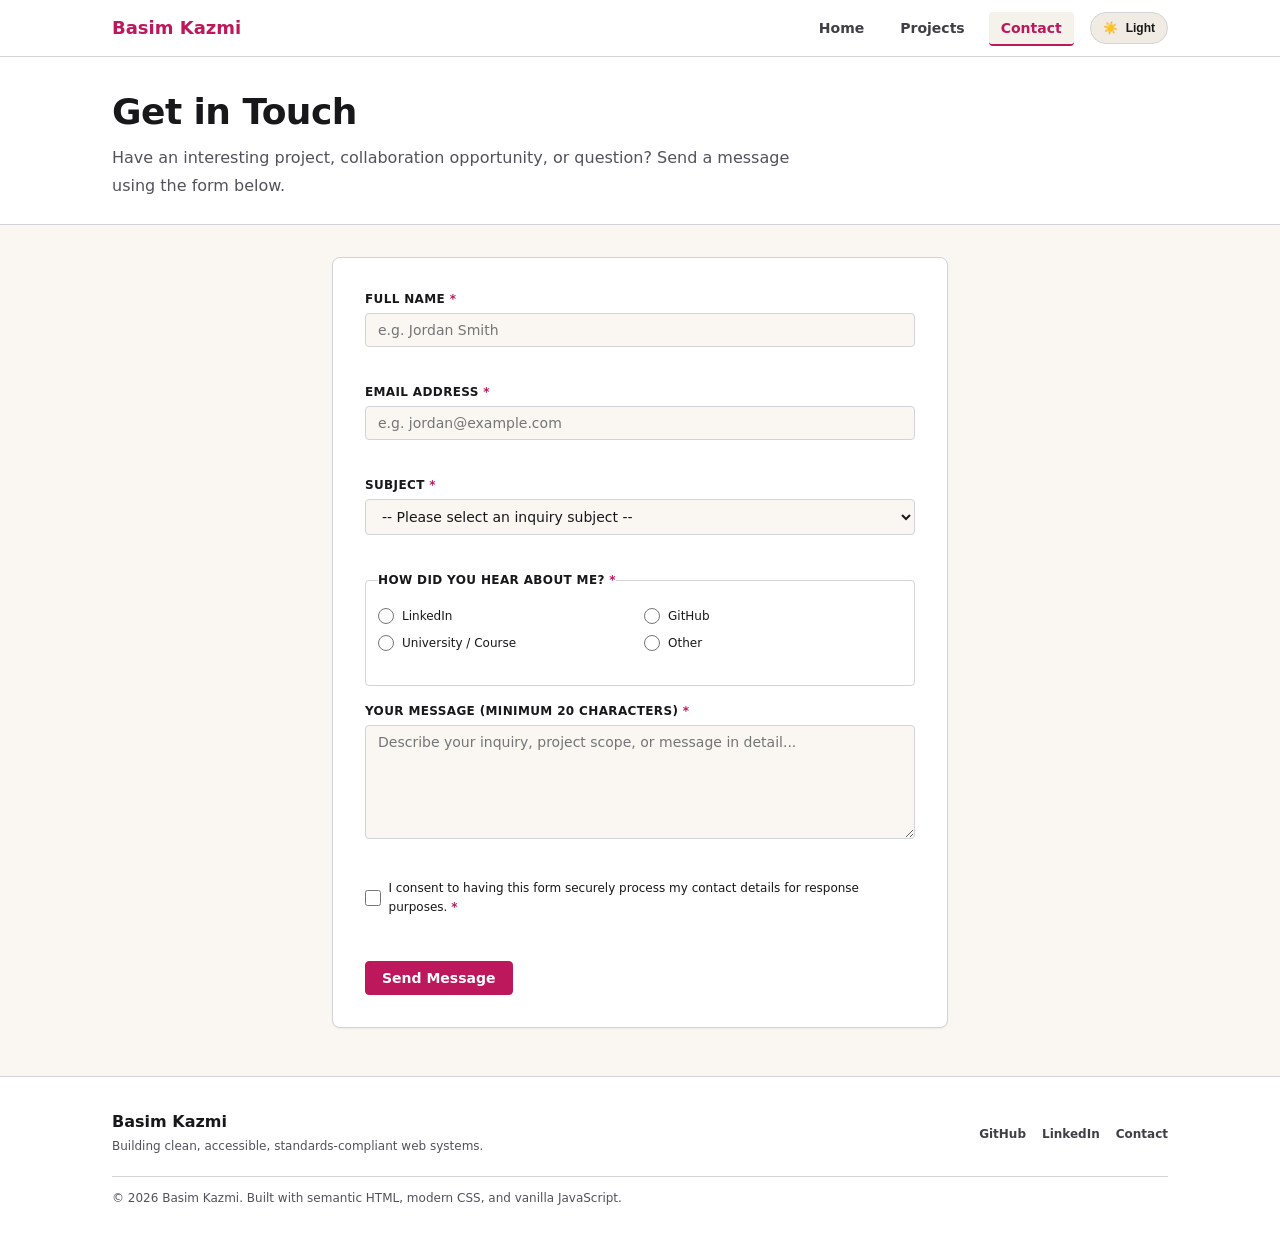
==== commit 5bb73c0a: "chore: remove gemini md files and streamline code comments" ====
--- a/contact.html
+++ b/contact.html
@@ -7,7 +7,6 @@
   <title>Contact | Basim Kazmi Portfolio</title>
   <link rel="stylesheet" href="css/styles.css">
   <script>
-    /* Immediate theme check to prevent flash of wrong theme (FOUC) */
     (function() {
       var saved = localStorage.getItem('theme');
       var prefersDark = window.matchMedia && window.matchMedia('(prefers-color-scheme: dark)').matches;
@@ -45,18 +44,16 @@
       <div class="section-container">
         <h1 class="page-title">Get in Touch</h1>
         <p class="page-subtitle">
-          Have an interesting project, collaboration opportunity, or question about web development? Send a message using the form below.
+          Have an interesting project, collaboration opportunity, or question? Send a message using the form below.
         </p>
       </div>
     </div>
 
     <section class="contact-section" aria-label="Contact form section">
       <div class="section-container contact-container">
-        <!-- Live status banner for submission feedback -->
         <div id="form-status" class="form-status" role="status" aria-live="polite" hidden></div>
 
         <form id="contact-form" class="contact-form" novalidate>
-          <!-- Field 1: Name -->
           <div class="form-group" id="group-name">
             <label for="contact-name" class="form-label">
               Full Name <span class="required-indicator" aria-hidden="true">*</span>
@@ -74,7 +71,6 @@
             <p class="error-message" id="name-error" aria-live="polite"></p>
           </div>
 
-          <!-- Field 2: Email -->
           <div class="form-group" id="group-email">
             <label for="contact-email" class="form-label">
               Email Address <span class="required-indicator" aria-hidden="true">*</span>
@@ -91,7 +87,6 @@
             <p class="error-message" id="email-error" aria-live="polite"></p>
           </div>
 
-          <!-- Field 3: Subject -->
           <div class="form-group" id="group-subject">
             <label for="contact-subject" class="form-label">
               Subject <span class="required-indicator" aria-hidden="true">*</span>
@@ -111,7 +106,6 @@
             <p class="error-message" id="subject-error" aria-live="polite"></p>
           </div>
 
-          <!-- Field 4: Referral Source Radio Group -->
           <fieldset class="form-group form-fieldset" id="group-source" aria-describedby="source-error">
             <legend class="form-legend">
               How did you hear about me? <span class="required-indicator" aria-hidden="true">*</span>
@@ -137,7 +131,6 @@
             <p class="error-message" id="source-error" aria-live="polite"></p>
           </fieldset>
 
-          <!-- Field 5: Message -->
           <div class="form-group" id="group-message">
             <label for="contact-message" class="form-label">
               Your Message (minimum 20 characters) <span class="required-indicator" aria-hidden="true">*</span>
@@ -154,7 +147,6 @@
             <p class="error-message" id="message-error" aria-live="polite"></p>
           </div>
 
-          <!-- Field 6: Consent Checkbox -->
           <div class="form-group form-checkbox-group" id="group-consent">
             <label class="checkbox-label" for="contact-consent">
               <input 
@@ -168,7 +160,6 @@
             <p class="error-message" id="consent-error" aria-live="polite"></p>
           </div>
 
-          <!-- Field 7: Submit Button -->
           <div class="form-actions">
             <button type="submit" id="submit-btn" class="btn btn-primary form-submit-btn">
               Send Message
@@ -187,7 +178,7 @@
       </div>
       <nav class="footer-nav" aria-label="Social and External Links">
         <ul class="footer-links">
-          <li><a href="https://github.com" target="_blank" rel="noopener noreferrer" class="footer-link">GitHub</a></li>
+          <li><a href="https://github.com/BasimKazmi" target="_blank" rel="noopener noreferrer" class="footer-link">GitHub</a></li>
           <li><a href="https://linkedin.com" target="_blank" rel="noopener noreferrer" class="footer-link">LinkedIn</a></li>
           <li><a href="contact.html" class="footer-link">Contact</a></li>
         </ul>
--- a/css/styles.css
+++ b/css/styles.css
@@ -1,11 +1,4 @@
-/* ==========================================================================
-   CS-554 Assignment 1: Responsive Developer Portfolio
-   Single Shared Stylesheet: Mobile-First, Accessible, Theme-Aware
-   ========================================================================== */
-
-/* --------------------------------------------------------------------------
-   1. CSS Reset & Box Sizing
-   -------------------------------------------------------------------------- */
+/* Reset */
 *, *::before, *::after {
   box-sizing: border-box;
 }
@@ -21,224 +14,203 @@
   -webkit-text-size-adjust: 100%;
 }
 
-/* --------------------------------------------------------------------------
-   2. Design Tokens & CSS Custom Properties (:root / Light Theme)
-   -------------------------------------------------------------------------- */
+/* Theme Tokens: Cream, Silver, Magenta */
 :root {
-  /* Color Palette - Light Mode (WCAG AAA/AA Compliant) */
-  --color-bg: #f8fafc;
+  --color-bg: #faf7f2;
   --color-surface: #ffffff;
-  --color-surface-hover: #f1f5f9;
-  --color-surface-muted: #e2e8f0;
-  --color-border: #cbd5e1;
-  --color-border-hover: #94a3b8;
-  
-  --color-text: #0f172a;           /* 15.6:1 contrast on #ffffff (Passes AAA) */
-  --color-text-muted: #334155;     /* 7.5:1 contrast on #ffffff (Passes AAA) */
-  --color-text-subtle: #475569;    /* 4.8:1 contrast on #ffffff (Passes AA) */
-  
-  --color-primary: #1d4ed8;        /* 5.2:1 contrast on #ffffff (Passes AA) */
-  --color-primary-hover: #1e40af;
+  --color-surface-hover: #f5f2eb;
+  --color-surface-muted: #f0ece3;
+  --color-border: #d4d4d8;
+  --color-border-hover: #a1a1aa;
+
+  --color-text: #18181b;
+  --color-text-muted: #3f3f46;
+  --color-text-subtle: #52525b;
+
+  --color-primary: #be185d;
+  --color-primary-hover: #9d174d;
   --color-primary-contrast: #ffffff;
-  
-  --color-secondary: #0f172a;
-  --color-secondary-hover: #1e293b;
+
+  --color-secondary: #27272a;
+  --color-secondary-hover: #3f3f46;
   --color-secondary-contrast: #ffffff;
 
-  --color-badge-bg: #e0f2fe;
-  --color-badge-text: #0369a1;     /* 4.9:1 contrast on #e0f2fe */
-  --color-badge-border: #bae6fd;
-
-  --color-focus: #2563eb;
-  --color-focus-ring: rgba(37, 99, 235, 0.4);
-
-  --color-error: #b91c1c;          /* 5.9:1 contrast on #ffffff */
-  --color-error-bg: #fef2f2;
-  --color-error-border: #f87171;
-
-  --color-success: #15803d;        /* 4.9:1 contrast on #ffffff */
-  --color-success-bg: #f0fdf4;
-  --color-success-border: #86efac;
-
-  /* Typography Scale */
-  --font-family-base: system-ui, -apple-system, BlinkMacSystemFont, 'Segoe UI', Roboto, Oxygen, Ubuntu, Cantarell, sans-serif;
-  --font-family-mono: ui-monospace, SFMono-Regular, Menlo, Monaco, Consolas, monospace;
-
-  --font-size-xs: 0.75rem;    /* 12px */
-  --font-size-sm: 0.875rem;   /* 14px */
-  --font-size-md: 1rem;       /* 16px */
-  --font-size-lg: 1.125rem;   /* 18px */
-  --font-size-xl: 1.25rem;    /* 20px */
-  --font-size-2xl: 1.5rem;    /* 24px */
-  --font-size-3xl: 1.875rem;  /* 30px */
-
-  --line-height-tight: 1.25;
-  --line-height-normal: 1.5;
-  --line-height-relaxed: 1.7;
-
-  /* Spacing Scale */
-  --space-2xs: 0.25rem; /* 4px */
-  --space-xs: 0.5rem;   /* 8px */
-  --space-sm: 0.75rem;  /* 12px */
-  --space-md: 1rem;     /* 16px */
-  --space-lg: 1.5rem;   /* 24px */
-  --space-xl: 2rem;     /* 32px */
-  --space-2xl: 3rem;    /* 48px */
-  --space-3xl: 4.5rem;  /* 72px */
-
-  /* Border Radii */
-  --radius-sm: 0.375rem;  /* 6px */
-  --radius-md: 0.5rem;    /* 8px */
-  --radius-lg: 0.75rem;   /* 12px */
-  --radius-xl: 1rem;      /* 16px */
-  --radius-full: 9999px;
-
-  /* Shadows */
-  --shadow-sm: 0 1px 3px rgba(0, 0, 0, 0.08), 0 1px 2px rgba(0, 0, 0, 0.04);
-  --shadow-md: 0 4px 6px -1px rgba(0, 0, 0, 0.08), 0 2px 4px -2px rgba(0, 0, 0, 0.04);
-  --shadow-lg: 0 10px 15px -3px rgba(0, 0, 0, 0.08), 0 4px 6px -4px rgba(0, 0, 0, 0.04);
-  --shadow-xl: 0 20px 25px -5px rgba(0, 0, 0, 0.1), 0 8px 10px -6px rgba(0, 0, 0, 0.06);
-
-  /* Transitions */
-  --transition-fast: 150ms ease;
-  --transition-normal: 250ms ease;
-
-  /* Layout */
-  --container-max: 1200px;
-}
-
-/* --------------------------------------------------------------------------
-   3. Dark Mode Theme Tokens (OS Preference & Manual Override)
-   -------------------------------------------------------------------------- */
-@media (prefers-color-scheme: dark) {
-  :root:not([data-theme="light"]) {
-    --color-bg: #0b0f19;
-    --color-surface: #131b2e;
-    --color-surface-hover: #1c2742;
-    --color-surface-muted: #1e293b;
-    --color-border: #2e3a59;
-    --color-border-hover: #475569;
-
-    --color-text: #f8fafc;          /* 16:1 contrast on #131b2e */
-    --color-text-muted: #cbd5e1;    /* 11:1 contrast on #131b2e */
-    --color-text-subtle: #94a3b8;   /* 5.6:1 contrast on #131b2e */
-
-    --color-primary: #3b82f6;       /* 4.8:1 contrast on #0b0f19 */
-    --color-primary-hover: #60a5fa;
-    --color-primary-contrast: #0b0f19;
-
-    --color-secondary: #f8fafc;
-    --color-secondary-hover: #e2e8f0;
-    --color-secondary-contrast: #0f172a;
-
-    --color-badge-bg: #1e3a8a;
-    --color-badge-text: #bfdbfe;
-    --color-badge-border: #2563eb;
-
-    --color-focus: #60a5fa;
-    --color-focus-ring: rgba(96, 165, 250, 0.4);
-
-    --color-error: #f87171;
-    --color-error-bg: #450a0a;
-    --color-error-border: #ef4444;
-
-    --color-success: #4ade80;
-    --color-success-bg: #052e16;
-    --color-success-border: #22c55e;
-
-    --shadow-sm: 0 1px 3px rgba(0, 0, 0, 0.3);
-    --shadow-md: 0 4px 6px -1px rgba(0, 0, 0, 0.3);
-    --shadow-lg: 0 10px 15px -3px rgba(0, 0, 0, 0.4);
-    --shadow-xl: 0 20px 25px -5px rgba(0, 0, 0, 0.5);
-  }
-}
-
-/* Explicit data-theme attribute overrides */
-[data-theme="dark"] {
-  --color-bg: #0b0f19;
-  --color-surface: #131b2e;
-  --color-surface-hover: #1c2742;
-  --color-surface-muted: #1e293b;
-  --color-border: #2e3a59;
-  --color-border-hover: #475569;
-
-  --color-text: #f8fafc;
-  --color-text-muted: #cbd5e1;
-  --color-text-subtle: #94a3b8;
-
-  --color-primary: #3b82f6;
-  --color-primary-hover: #60a5fa;
-  --color-primary-contrast: #0b0f19;
-
-  --color-secondary: #f8fafc;
-  --color-secondary-hover: #e2e8f0;
-  --color-secondary-contrast: #0f172a;
-
-  --color-badge-bg: #1e3a8a;
-  --color-badge-text: #bfdbfe;
-  --color-badge-border: #2563eb;
-
-  --color-focus: #60a5fa;
-  --color-focus-ring: rgba(96, 165, 250, 0.4);
-
-  --color-error: #f87171;
-  --color-error-bg: #450a0a;
-  --color-error-border: #ef4444;
-
-  --color-success: #4ade80;
-  --color-success-bg: #052e16;
-  --color-success-border: #22c55e;
-
-  --shadow-sm: 0 1px 3px rgba(0, 0, 0, 0.3);
-  --shadow-md: 0 4px 6px -1px rgba(0, 0, 0, 0.3);
-  --shadow-lg: 0 10px 15px -3px rgba(0, 0, 0, 0.4);
-  --shadow-xl: 0 20px 25px -5px rgba(0, 0, 0, 0.5);
-}
-
-[data-theme="light"] {
-  --color-bg: #f8fafc;
-  --color-surface: #ffffff;
-  --color-surface-hover: #f1f5f9;
-  --color-surface-muted: #e2e8f0;
-  --color-border: #cbd5e1;
-  --color-border-hover: #94a3b8;
-
-  --color-text: #0f172a;
-  --color-text-muted: #334155;
-  --color-text-subtle: #475569;
-
-  --color-primary: #1d4ed8;
-  --color-primary-hover: #1e40af;
-  --color-primary-contrast: #ffffff;
-
-  --color-secondary: #0f172a;
-  --color-secondary-hover: #1e293b;
-  --color-secondary-contrast: #ffffff;
-
-  --color-badge-bg: #e0f2fe;
-  --color-badge-text: #0369a1;
-  --color-badge-border: #bae6fd;
-
-  --color-focus: #2563eb;
-  --color-focus-ring: rgba(37, 99, 235, 0.4);
+  --color-badge-bg: #fdf2f8;
+  --color-badge-text: #9d174d;
+  --color-badge-border: #fbcfe8;
+
+  --color-focus: #be185d;
+  --color-focus-ring: rgba(190, 24, 93, 0.35);
 
   --color-error: #b91c1c;
   --color-error-bg: #fef2f2;
-  --color-error-border: #f87171;
+  --color-error-border: #fca5a5;
 
   --color-success: #15803d;
   --color-success-bg: #f0fdf4;
   --color-success-border: #86efac;
 
-  --shadow-sm: 0 1px 3px rgba(0, 0, 0, 0.08), 0 1px 2px rgba(0, 0, 0, 0.04);
-  --shadow-md: 0 4px 6px -1px rgba(0, 0, 0, 0.08), 0 2px 4px -2px rgba(0, 0, 0, 0.04);
-  --shadow-lg: 0 10px 15px -3px rgba(0, 0, 0, 0.08), 0 4px 6px -4px rgba(0, 0, 0, 0.04);
-  --shadow-xl: 0 20px 25px -5px rgba(0, 0, 0, 0.1), 0 8px 10px -6px rgba(0, 0, 0, 0.06);
-}
-
-/* --------------------------------------------------------------------------
-   4. Global Base Styles
-   -------------------------------------------------------------------------- */
+  --font-family-base: system-ui, -apple-system, BlinkMacSystemFont, 'Segoe UI', Roboto, Helvetica, Arial, sans-serif;
+  --font-family-mono: ui-monospace, SFMono-Regular, Menlo, Monaco, Consolas, monospace;
+
+  --font-size-xs: 0.75rem;
+  --font-size-sm: 0.875rem;
+  --font-size-md: 1rem;
+  --font-size-lg: 1.125rem;
+  --font-size-xl: 1.25rem;
+  --font-size-2xl: 1.5rem;
+  --font-size-3xl: 1.875rem;
+
+  --line-height-tight: 1.3;
+  --line-height-normal: 1.6;
+  --line-height-relaxed: 1.75;
+
+  --space-2xs: 0.25rem;
+  --space-xs: 0.5rem;
+  --space-sm: 0.75rem;
+  --space-md: 1rem;
+  --space-lg: 1.5rem;
+  --space-xl: 2rem;
+  --space-2xl: 3rem;
+
+  --radius-sm: 4px;
+  --radius-md: 8px;
+  --radius-lg: 12px;
+  --radius-full: 9999px;
+
+  --shadow-sm: 0 1px 2px rgba(0, 0, 0, 0.05);
+  --shadow-md: 0 4px 6px -1px rgba(0, 0, 0, 0.07), 0 2px 4px -2px rgba(0, 0, 0, 0.04);
+  --shadow-lg: 0 8px 12px -2px rgba(0, 0, 0, 0.08);
+
+  --transition-fast: 150ms ease;
+  --transition-normal: 200ms ease;
+  --container-max: 1120px;
+}
+
+/* Dark Theme */
+@media (prefers-color-scheme: dark) {
+  :root:not([data-theme="light"]) {
+    --color-bg: #18181b;
+    --color-surface: #27272a;
+    --color-surface-hover: #323238;
+    --color-surface-muted: #2e2e33;
+    --color-border: #3f3f46;
+    --color-border-hover: #52525b;
+
+    --color-text: #fafafa;
+    --color-text-muted: #d4d4d8;
+    --color-text-subtle: #a1a1aa;
+
+    --color-primary: #f472b6;
+    --color-primary-hover: #f9a8d4;
+    --color-primary-contrast: #18181b;
+
+    --color-secondary: #fafafa;
+    --color-secondary-hover: #e4e4e7;
+    --color-secondary-contrast: #18181b;
+
+    --color-badge-bg: #500724;
+    --color-badge-text: #fbcfe8;
+    --color-badge-border: #831843;
+
+    --color-focus: #f472b6;
+    --color-focus-ring: rgba(244, 114, 182, 0.4);
+
+    --color-error: #fca5a5;
+    --color-error-bg: #450a0a;
+    --color-error-border: #ef4444;
+
+    --color-success: #86efac;
+    --color-success-bg: #052e16;
+    --color-success-border: #22c55e;
+
+    --shadow-sm: 0 1px 2px rgba(0, 0, 0, 0.3);
+    --shadow-md: 0 4px 6px rgba(0, 0, 0, 0.3);
+    --shadow-lg: 0 8px 12px rgba(0, 0, 0, 0.4);
+  }
+}
+
+[data-theme="dark"] {
+  --color-bg: #18181b;
+  --color-surface: #27272a;
+  --color-surface-hover: #323238;
+  --color-surface-muted: #2e2e33;
+  --color-border: #3f3f46;
+  --color-border-hover: #52525b;
+
+  --color-text: #fafafa;
+  --color-text-muted: #d4d4d8;
+  --color-text-subtle: #a1a1aa;
+
+  --color-primary: #f472b6;
+  --color-primary-hover: #f9a8d4;
+  --color-primary-contrast: #18181b;
+
+  --color-secondary: #fafafa;
+  --color-secondary-hover: #e4e4e7;
+  --color-secondary-contrast: #18181b;
+
+  --color-badge-bg: #500724;
+  --color-badge-text: #fbcfe8;
+  --color-badge-border: #831843;
+
+  --color-focus: #f472b6;
+  --color-focus-ring: rgba(244, 114, 182, 0.4);
+
+  --color-error: #fca5a5;
+  --color-error-bg: #450a0a;
+  --color-error-border: #ef4444;
+
+  --color-success: #86efac;
+  --color-success-bg: #052e16;
+  --color-success-border: #22c55e;
+
+  --shadow-sm: 0 1px 2px rgba(0, 0, 0, 0.3);
+  --shadow-md: 0 4px 6px rgba(0, 0, 0, 0.3);
+  --shadow-lg: 0 8px 12px rgba(0, 0, 0, 0.4);
+}
+
+[data-theme="light"] {
+  --color-bg: #faf7f2;
+  --color-surface: #ffffff;
+  --color-surface-hover: #f5f2eb;
+  --color-surface-muted: #f0ece3;
+  --color-border: #d4d4d8;
+  --color-border-hover: #a1a1aa;
+
+  --color-text: #18181b;
+  --color-text-muted: #3f3f46;
+  --color-text-subtle: #52525b;
+
+  --color-primary: #be185d;
+  --color-primary-hover: #9d174d;
+  --color-primary-contrast: #ffffff;
+
+  --color-secondary: #27272a;
+  --color-secondary-hover: #3f3f46;
+  --color-secondary-contrast: #ffffff;
+
+  --color-badge-bg: #fdf2f8;
+  --color-badge-text: #9d174d;
+  --color-badge-border: #fbcfe8;
+
+  --color-focus: #be185d;
+  --color-focus-ring: rgba(190, 24, 93, 0.35);
+
+  --color-error: #b91c1c;
+  --color-error-bg: #fef2f2;
+  --color-error-border: #fca5a5;
+
+  --color-success: #15803d;
+  --color-success-bg: #f0fdf4;
+  --color-success-border: #86efac;
+
+  --shadow-sm: 0 1px 2px rgba(0, 0, 0, 0.05);
+  --shadow-md: 0 4px 6px -1px rgba(0, 0, 0, 0.07), 0 2px 4px -2px rgba(0, 0, 0, 0.04);
+  --shadow-lg: 0 8px 12px -2px rgba(0, 0, 0, 0.08);
+}
+
+/* Base Styles */
 body {
   font-family: var(--font-family-base);
   font-size: var(--font-size-md);
@@ -252,16 +224,15 @@
   overflow-x: hidden;
 }
 
-/* Accessible Skip Link */
 .skip-link {
   position: absolute;
   top: -100px;
   left: var(--space-md);
   background-color: var(--color-primary);
   color: var(--color-primary-contrast);
-  padding: var(--space-sm) var(--space-lg);
+  padding: var(--space-xs) var(--space-md);
   font-weight: 600;
-  border-radius: var(--radius-md);
+  border-radius: var(--radius-sm);
   z-index: 9999;
   text-decoration: none;
   transition: top var(--transition-fast);
@@ -273,39 +244,34 @@
   outline-offset: 3px;
 }
 
-/* Focus Visible Styling */
 :focus-visible {
   outline: 3px solid var(--color-focus);
-  outline-offset: 3px;
-}
-
-/* Images & Media */
+  outline-offset: 2px;
+}
+
 img, svg {
   max-width: 100%;
   height: auto;
   display: block;
 }
 
-/* Heading Typography */
 h1, h2, h3, h4, h5, h6 {
   color: var(--color-text);
   line-height: var(--line-height-tight);
   font-weight: 700;
 }
 
-/* Fluid Heading Sizes */
 .hero-title {
-  font-size: clamp(2rem, 5vw, 3.25rem);
-  letter-spacing: -0.025em;
+  font-size: clamp(2rem, 4.5vw, 3rem);
+  letter-spacing: -0.02em;
 }
 
 .page-title,
 .section-title {
-  font-size: clamp(1.75rem, 4vw, 2.5rem);
-  letter-spacing: -0.02em;
-}
-
-/* Layout Containers */
+  font-size: clamp(1.6rem, 3.5vw, 2.25rem);
+  letter-spacing: -0.015em;
+}
+
 .section-container,
 .header-container,
 .footer-container {
@@ -331,9 +297,7 @@
   width: 100%;
 }
 
-/* --------------------------------------------------------------------------
-   5. Site Header & Navigation (Flexbox)
-   -------------------------------------------------------------------------- */
+/* Header & Nav */
 .site-header {
   background-color: var(--color-surface);
   border-bottom: 1px solid var(--color-border);
@@ -356,18 +320,15 @@
 .brand-logo {
   text-decoration: none;
   color: var(--color-text);
-  font-weight: 800;
-  font-size: var(--font-size-xl);
-  letter-spacing: -0.03em;
+  font-weight: 700;
+  font-size: var(--font-size-lg);
   display: inline-flex;
   align-items: center;
   gap: var(--space-xs);
 }
 
 .brand-text {
-  background: linear-gradient(135deg, var(--color-primary), #60a5fa);
-  -webkit-background-clip: text;
-  -webkit-text-fill-color: transparent;
+  color: var(--color-primary);
 }
 
 .site-nav {
@@ -386,7 +347,7 @@
 
 @media (min-width: 640px) {
   .nav-list {
-    gap: var(--space-md);
+    gap: var(--space-sm);
   }
 }
 
@@ -396,7 +357,7 @@
   font-weight: 600;
   font-size: var(--font-size-sm);
   padding: var(--space-xs) var(--space-sm);
-  border-radius: var(--radius-md);
+  border-radius: var(--radius-sm);
   transition: color var(--transition-fast), background-color var(--transition-fast);
 }
 
@@ -411,7 +372,6 @@
   border-bottom: 2px solid var(--color-primary);
 }
 
-/* Theme Toggle Button */
 .theme-toggle-btn {
   display: inline-flex;
   align-items: center;
@@ -432,31 +392,31 @@
   border-color: var(--color-border-hover);
 }
 
-/* --------------------------------------------------------------------------
-   6. Buttons & Shared Components
-   -------------------------------------------------------------------------- */
+/* Buttons & Badges */
 .btn {
   display: inline-flex;
   align-items: center;
   justify-content: center;
   font-family: inherit;
-  font-size: var(--font-size-md);
+  font-size: var(--font-size-sm);
   font-weight: 600;
-  padding: var(--space-sm) var(--space-lg);
-  border-radius: var(--radius-md);
+  padding: var(--space-xs) var(--space-md);
+  border-radius: var(--radius-sm);
   text-decoration: none;
   cursor: pointer;
-  border: 2px solid transparent;
-  transition: background-color var(--transition-fast), border-color var(--transition-fast), transform var(--transition-fast);
+  border: 1px solid transparent;
+  transition: background-color var(--transition-fast), border-color var(--transition-fast);
 }
 
 .btn-primary {
   background-color: var(--color-primary);
   color: var(--color-primary-contrast);
+  border-color: var(--color-primary);
 }
 
 .btn-primary:hover {
   background-color: var(--color-primary-hover);
+  border-color: var(--color-primary-hover);
 }
 
 .btn-secondary {
@@ -471,15 +431,14 @@
 }
 
 .btn-sm {
-  font-size: var(--font-size-sm);
-  padding: var(--space-2xs) var(--space-sm);
-}
-
-/* Tech Badges */
+  font-size: var(--font-size-xs);
+  padding: 0.35rem 0.65rem;
+}
+
 .tech-badge-list {
   display: flex;
   flex-wrap: wrap;
-  gap: var(--space-xs);
+  gap: var(--space-2xs);
   list-style: none;
 }
 
@@ -490,17 +449,15 @@
   background-color: var(--color-badge-bg);
   color: var(--color-badge-text);
   border: 1px solid var(--color-badge-border);
-  padding: 0.2rem 0.55rem;
+  padding: 0.15rem 0.45rem;
   border-radius: var(--radius-sm);
 }
 
-/* --------------------------------------------------------------------------
-   7. Home Page (`index.html`) Layout
-   -------------------------------------------------------------------------- */
+/* Hero Section */
 .hero-section {
   padding-top: var(--space-2xl);
   padding-bottom: var(--space-2xl);
-  background: linear-gradient(180deg, var(--color-surface) 0%, var(--color-bg) 100%);
+  background-color: var(--color-surface);
   border-bottom: 1px solid var(--color-border);
 }
 
@@ -535,34 +492,34 @@
 }
 
 .hero-greeting {
-  font-size: var(--font-size-md);
-  font-weight: 600;
+  font-size: var(--font-size-sm);
+  font-weight: 700;
   color: var(--color-primary);
   text-transform: uppercase;
-  letter-spacing: 0.08em;
+  letter-spacing: 0.05em;
   margin-bottom: var(--space-xs);
 }
 
 .hero-subtitle {
-  font-size: var(--font-size-xl);
+  font-size: var(--font-size-lg);
   font-weight: 600;
   color: var(--color-text-muted);
-  margin-top: var(--space-xs);
-  margin-bottom: var(--space-md);
+  margin-top: var(--space-2xs);
+  margin-bottom: var(--space-sm);
 }
 
 .hero-description {
-  font-size: var(--font-size-lg);
+  font-size: var(--font-size-md);
   color: var(--color-text-subtle);
   line-height: var(--line-height-relaxed);
-  max-width: 620px;
-  margin-bottom: var(--space-xl);
+  max-width: 600px;
+  margin-bottom: var(--space-lg);
 }
 
 .hero-actions {
   display: flex;
   flex-wrap: wrap;
-  gap: var(--space-md);
+  gap: var(--space-sm);
 }
 
 .hero-media {
@@ -573,29 +530,29 @@
 
 .profile-image {
   border-radius: var(--radius-full);
-  box-shadow: var(--shadow-xl);
-  border: 4px solid var(--color-surface);
+  border: 3px solid var(--color-border);
+  box-shadow: var(--shadow-md);
 }
 
 /* About Section */
 .about-section {
-  padding-top: var(--space-3xl);
-  padding-bottom: var(--space-3xl);
+  padding-top: var(--space-2xl);
+  padding-bottom: var(--space-2xl);
   border-bottom: 1px solid var(--color-border);
 }
 
 .section-title {
-  margin-bottom: var(--space-xl);
+  margin-bottom: var(--space-lg);
   position: relative;
 }
 
 .section-title::after {
   content: "";
   display: block;
-  width: 50px;
-  height: 4px;
+  width: 40px;
+  height: 3px;
   background-color: var(--color-primary);
-  border-radius: var(--radius-full);
+  border-radius: var(--radius-sm);
   margin-top: var(--space-xs);
 }
 
@@ -613,7 +570,7 @@
 
 .about-text p {
   color: var(--color-text-subtle);
-  font-size: var(--font-size-lg);
+  font-size: var(--font-size-md);
   line-height: var(--line-height-relaxed);
   margin-bottom: var(--space-md);
 }
@@ -621,15 +578,15 @@
 .about-highlights {
   display: flex;
   flex-direction: column;
-  gap: var(--space-md);
+  gap: var(--space-sm);
 }
 
 .highlight-card {
   background-color: var(--color-surface);
   border: 1px solid var(--color-border);
-  border-left: 4px solid var(--color-primary);
-  border-radius: var(--radius-md);
-  padding: var(--space-md) var(--space-lg);
+  border-left: 3px solid var(--color-primary);
+  border-radius: var(--radius-sm);
+  padding: var(--space-md);
   box-shadow: var(--shadow-sm);
 }
 
@@ -642,19 +599,18 @@
 .highlight-desc {
   font-size: var(--font-size-sm);
   color: var(--color-text-muted);
-  line-height: var(--line-height-normal);
 }
 
 /* Skills Section */
 .skills-section {
-  padding-top: var(--space-3xl);
-  padding-bottom: var(--space-3xl);
+  padding-top: var(--space-2xl);
+  padding-bottom: var(--space-2xl);
 }
 
 .skills-grid {
   display: grid;
   grid-template-columns: 1fr;
-  gap: var(--space-lg);
+  gap: var(--space-md);
 }
 
 @media (min-width: 640px) {
@@ -672,22 +628,16 @@
 .skill-category {
   background-color: var(--color-surface);
   border: 1px solid var(--color-border);
-  border-radius: var(--radius-lg);
+  border-radius: var(--radius-md);
   padding: var(--space-lg);
   box-shadow: var(--shadow-sm);
-  transition: transform var(--transition-fast), box-shadow var(--transition-fast);
-}
-
-.skill-category:hover {
-  transform: translateY(-2px);
-  box-shadow: var(--shadow-md);
 }
 
 .skill-category-title {
-  font-size: var(--font-size-lg);
+  font-size: var(--font-size-md);
   color: var(--color-primary);
-  margin-bottom: var(--space-md);
-  border-bottom: 2px solid var(--color-surface-muted);
+  margin-bottom: var(--space-sm);
+  border-bottom: 1px solid var(--color-border);
   padding-bottom: var(--space-xs);
 }
 
@@ -700,42 +650,38 @@
 
 .skill-item {
   position: relative;
-  padding-left: var(--space-lg);
+  padding-left: var(--space-md);
   font-size: var(--font-size-sm);
   color: var(--color-text-muted);
-  font-weight: 500;
 }
 
 .skill-item::before {
-  content: "▹";
+  content: "•";
   position: absolute;
   left: 0;
   color: var(--color-primary);
   font-weight: bold;
 }
 
-/* --------------------------------------------------------------------------
-   8. Projects Page (`projects.html`) Layout
-   -------------------------------------------------------------------------- */
+/* Projects Page */
 .page-header-section {
-  padding-top: var(--space-2xl);
-  padding-bottom: var(--space-xl);
+  padding-top: var(--space-xl);
+  padding-bottom: var(--space-lg);
   background-color: var(--color-surface);
   border-bottom: 1px solid var(--color-border);
 }
 
 .page-subtitle {
-  font-size: var(--font-size-lg);
+  font-size: var(--font-size-md);
   color: var(--color-text-subtle);
-  max-width: 760px;
+  max-width: 720px;
   margin-top: var(--space-xs);
   line-height: var(--line-height-relaxed);
 }
 
-/* Filter Controls */
 .filters-section {
-  padding-top: var(--space-xl);
-  padding-bottom: var(--space-md);
+  padding-top: var(--space-lg);
+  padding-bottom: var(--space-sm);
 }
 
 .filters-form {
@@ -743,8 +689,8 @@
   grid-template-columns: 1fr;
   gap: var(--space-md);
   background-color: var(--color-surface);
-  padding: var(--space-lg);
-  border-radius: var(--radius-lg);
+  padding: var(--space-md);
+  border-radius: var(--radius-md);
   border: 1px solid var(--color-border);
   box-shadow: var(--shadow-sm);
 }
@@ -758,173 +704,163 @@
 .filter-group {
   display: flex;
   flex-direction: column;
-  gap: var(--space-xs);
+  gap: var(--space-2xs);
 }
 
 .filter-label {
-  font-size: var(--font-size-sm);
+  font-size: var(--font-size-xs);
   font-weight: 600;
   color: var(--color-text);
+  text-transform: uppercase;
+  letter-spacing: 0.03em;
 }
 
 .filter-input,
 .filter-select {
   font-family: inherit;
-  font-size: var(--font-size-md);
+  font-size: var(--font-size-sm);
   color: var(--color-text);
   background-color: var(--color-bg);
   border: 1px solid var(--color-border);
-  border-radius: var(--radius-md);
-  padding: var(--space-sm) var(--space-md);
-  transition: border-color var(--transition-fast), box-shadow var(--transition-fast);
+  border-radius: var(--radius-sm);
+  padding: var(--space-xs) var(--space-sm);
+  transition: border-color var(--transition-fast);
 }
 
 .filter-input:focus,
 .filter-select:focus {
   border-color: var(--color-focus);
-  box-shadow: 0 0 0 3px var(--color-focus-ring);
-}
-
-/* Live Status Region */
+}
+
 .projects-status {
-  margin-top: var(--space-md);
-  font-size: var(--font-size-sm);
+  margin-top: var(--space-sm);
+  font-size: var(--font-size-xs);
   font-weight: 600;
   color: var(--color-text-muted);
 }
 
-/* Projects Display Section & Grid */
 .projects-display-section {
   padding-top: var(--space-md);
-  padding-bottom: var(--space-3xl);
-}
-
-/* Responsive Project Cards Grid: Mobile-First */
+  padding-bottom: var(--space-2xl);
+}
+
 .projects-grid {
   display: grid;
-  grid-template-columns: 1fr; /* Default < 640px: 1 column */
-  gap: var(--space-xl);
+  grid-template-columns: 1fr;
+  gap: var(--space-lg);
 }
 
 @media (min-width: 640px) {
   .projects-grid {
-    grid-template-columns: repeat(2, 1fr); /* >= 640px: 2 columns */
+    grid-template-columns: repeat(2, 1fr);
   }
 }
 
 @media (min-width: 1024px) {
   .projects-grid {
-    grid-template-columns: repeat(3, 1fr); /* >= 1024px: 3 columns */
-  }
-}
-
-/* Project Card */
+    grid-template-columns: repeat(3, 1fr);
+  }
+}
+
 .project-card {
   background-color: var(--color-surface);
   border: 1px solid var(--color-border);
-  border-radius: var(--radius-lg);
+  border-radius: var(--radius-md);
   overflow: hidden;
   box-shadow: var(--shadow-sm);
   display: flex;
   flex-direction: column;
-  transition: transform var(--transition-fast), box-shadow var(--transition-fast), border-color var(--transition-fast);
+  transition: border-color var(--transition-fast), box-shadow var(--transition-fast);
 }
 
 .project-card:hover {
-  transform: translateY(-4px);
-  box-shadow: var(--shadow-lg);
-  border-color: var(--color-border-hover);
+  border-color: var(--color-primary);
+  box-shadow: var(--shadow-md);
 }
 
 .project-card-image {
   width: 100%;
-  height: 200px;
+  height: 180px;
   object-fit: cover;
   background-color: var(--color-surface-muted);
   border-bottom: 1px solid var(--color-border);
 }
 
 .project-card-body {
-  padding: var(--space-lg);
+  padding: var(--space-md);
   display: flex;
   flex-direction: column;
   flex: 1 1 auto;
 }
 
 .project-card-title {
-  font-size: var(--font-size-xl);
-  color: var(--color-text);
-  margin-bottom: var(--space-xs);
+  font-size: var(--font-size-md);
+  color: var(--color-text);
+  margin-bottom: var(--space-2xs);
 }
 
 .project-card-desc {
+  font-size: var(--font-size-xs);
+  color: var(--color-text-subtle);
+  line-height: var(--line-height-normal);
+  margin-bottom: var(--space-md);
+  flex-grow: 1;
+}
+
+.project-card-tech {
+  margin-bottom: var(--space-md);
+}
+
+.project-card-actions {
+  display: flex;
+  align-items: center;
+  gap: var(--space-xs);
+  margin-top: auto;
+}
+
+.empty-state {
+  text-align: center;
+  padding: var(--space-2xl) var(--space-md);
+  background-color: var(--color-surface);
+  border-radius: var(--radius-md);
+  border: 1px dashed var(--color-border);
+  margin-top: var(--space-md);
+}
+
+.empty-state-title {
+  font-size: var(--font-size-lg);
+  font-weight: 700;
+  color: var(--color-text);
+  margin-bottom: var(--space-2xs);
+}
+
+.empty-state-text {
   font-size: var(--font-size-sm);
   color: var(--color-text-subtle);
-  line-height: var(--line-height-relaxed);
-  margin-bottom: var(--space-md);
-  flex-grow: 1;
-}
-
-.project-card-tech {
-  margin-bottom: var(--space-lg);
-}
-
-.project-card-actions {
-  display: flex;
-  align-items: center;
-  gap: var(--space-sm);
-  margin-top: auto;
-}
-
-/* Empty State */
-.empty-state {
-  text-align: center;
-  padding: var(--space-3xl) var(--space-md);
-  background-color: var(--color-surface);
-  border-radius: var(--radius-lg);
-  border: 2px dashed var(--color-border);
-  margin-top: var(--space-lg);
-}
-
-.empty-state-title {
-  font-size: var(--font-size-xl);
-  font-weight: 700;
-  color: var(--color-text);
-  margin-bottom: var(--space-xs);
-}
-
-.empty-state-text {
-  font-size: var(--font-size-md);
-  color: var(--color-text-subtle);
-  max-width: 500px;
-  margin-left: auto;
-  margin-right: auto;
-}
-
-/* --------------------------------------------------------------------------
-   9. Bonus Project Modal (<dialog>)
-   -------------------------------------------------------------------------- */
+}
+
+/* Modal Dialog */
 .project-modal {
   margin: auto;
   padding: 0;
   border: 1px solid var(--color-border);
-  border-radius: var(--radius-xl);
+  border-radius: var(--radius-md);
   background-color: var(--color-surface);
   color: var(--color-text);
-  box-shadow: var(--shadow-xl);
-  max-width: 600px;
+  box-shadow: var(--shadow-lg);
+  max-width: 560px;
   width: calc(100% - 2rem);
-  max-height: 90vh;
+  max-height: 85vh;
   overflow-y: auto;
 }
 
 .project-modal::backdrop {
-  background-color: rgba(15, 23, 42, 0.7);
-  backdrop-filter: blur(4px);
+  background-color: rgba(24, 24, 27, 0.6);
+  backdrop-filter: blur(2px);
 }
 
 .modal-dialog-content {
-  padding: var(--space-xl);
+  padding: var(--space-lg);
 }
 
 .modal-header {
@@ -932,29 +868,28 @@
   align-items: center;
   justify-content: space-between;
   border-bottom: 1px solid var(--color-border);
-  padding-bottom: var(--space-md);
+  padding-bottom: var(--space-xs);
   margin-bottom: var(--space-md);
 }
 
 .modal-title {
-  font-size: var(--font-size-xl);
+  font-size: var(--font-size-lg);
   color: var(--color-text);
 }
 
 .modal-close-btn {
   background: transparent;
   border: 1px solid var(--color-border);
-  border-radius: var(--radius-md);
-  font-size: var(--font-size-xl);
+  border-radius: var(--radius-sm);
+  font-size: var(--font-size-lg);
   color: var(--color-text-muted);
   cursor: pointer;
   line-height: 1;
-  width: 36px;
-  height: 36px;
+  width: 32px;
+  height: 32px;
   display: flex;
   align-items: center;
   justify-content: center;
-  transition: background-color var(--transition-fast), color var(--transition-fast);
 }
 
 .modal-close-btn:hover {
@@ -969,106 +904,106 @@
 }
 
 .modal-desc {
-  font-size: var(--font-size-md);
+  font-size: var(--font-size-sm);
   color: var(--color-text-muted);
-  line-height: var(--line-height-relaxed);
+  line-height: var(--line-height-normal);
 }
 
 .modal-meta-grid {
   display: grid;
   grid-template-columns: repeat(2, 1fr);
-  gap: var(--space-sm);
+  gap: var(--space-xs);
   background-color: var(--color-bg);
-  padding: var(--space-md);
-  border-radius: var(--radius-md);
+  padding: var(--space-sm);
+  border-radius: var(--radius-sm);
   border: 1px solid var(--color-border);
 }
 
 .modal-meta-label {
   font-weight: 600;
-  font-size: var(--font-size-sm);
+  font-size: var(--font-size-xs);
   color: var(--color-text);
   display: block;
-  margin-bottom: var(--space-2xs);
+  margin-bottom: 2px;
 }
 
 .modal-meta-value {
-  font-size: var(--font-size-sm);
+  font-size: var(--font-size-xs);
   color: var(--color-text-subtle);
 }
 
 .modal-tech-section {
-  display: flex;
-  flex-direction: column;
-  gap: var(--space-xs);
-}
-
-.modal-details-section {
   display: flex;
   flex-direction: column;
   gap: var(--space-2xs);
 }
 
+.modal-details-section {
+  display: flex;
+  flex-direction: column;
+  gap: var(--space-2xs);
+}
+
 .modal-extended-details {
-  font-size: var(--font-size-sm);
+  font-size: var(--font-size-xs);
   color: var(--color-text-subtle);
   line-height: var(--line-height-relaxed);
   background-color: var(--color-bg);
-  padding: var(--space-md);
-  border-radius: var(--radius-md);
+  padding: var(--space-sm);
+  border-radius: var(--radius-sm);
   border: 1px solid var(--color-border);
 }
 
 .modal-actions {
-  margin-top: var(--space-sm);
+  margin-top: var(--space-xs);
   display: flex;
   justify-content: flex-end;
 }
 
-/* --------------------------------------------------------------------------
-   10. Contact Page (`contact.html`) Form Layout & Validation
-   -------------------------------------------------------------------------- */
+/* Contact Form */
 .contact-section {
-  padding-top: var(--space-2xl);
-  padding-bottom: var(--space-3xl);
+  padding-top: var(--space-xl);
+  padding-bottom: var(--space-2xl);
 }
 
 .contact-container {
-  max-width: 720px;
+  max-width: 680px;
 }
 
 .contact-form {
   background-color: var(--color-surface);
   border: 1px solid var(--color-border);
-  border-radius: var(--radius-xl);
-  padding: var(--space-xl);
-  box-shadow: var(--shadow-md);
+  border-radius: var(--radius-md);
+  padding: var(--space-lg);
+  box-shadow: var(--shadow-sm);
   display: flex;
   flex-direction: column;
-  gap: var(--space-lg);
+  gap: var(--space-md);
 }
 
 @media (min-width: 640px) {
   .contact-form {
-    padding: var(--space-2xl);
+    padding: var(--space-xl);
   }
 }
 
 .form-group {
   display: flex;
   flex-direction: column;
-  gap: var(--space-xs);
+  gap: var(--space-2xs);
 }
 
 .form-label,
 .form-legend {
-  font-size: var(--font-size-sm);
+  font-size: var(--font-size-xs);
   font-weight: 600;
   color: var(--color-text);
+  text-transform: uppercase;
+  letter-spacing: 0.03em;
 }
 
 .required-indicator {
-  color: var(--color-error);
+  color: var(--color-primary);
   font-weight: bold;
 }
 
@@ -1076,28 +1011,26 @@
 .form-select,
 .form-textarea {
   font-family: inherit;
-  font-size: var(--font-size-md);
+  font-size: var(--font-size-sm);
   color: var(--color-text);
   background-color: var(--color-bg);
   border: 1px solid var(--color-border);
-  border-radius: var(--radius-md);
-  padding: var(--space-sm) var(--space-md);
-  transition: border-color var(--transition-fast), box-shadow var(--transition-fast);
+  border-radius: var(--radius-sm);
+  padding: var(--space-xs) var(--space-sm);
+  transition: border-color var(--transition-fast);
 }
 
 .form-textarea {
   resize: vertical;
-  min-height: 120px;
+  min-height: 110px;
 }
 
 .form-input:focus,
 .form-select:focus,
 .form-textarea:focus {
   border-color: var(--color-focus);
-  box-shadow: 0 0 0 3px var(--color-focus-ring);
-}
-
-/* Invalid State */
+}
+
 .form-input[aria-invalid="true"],
 .form-select[aria-invalid="true"],
 .form-textarea[aria-invalid="true"] {
@@ -1105,25 +1038,18 @@
   background-color: var(--color-error-bg);
 }
 
-.form-input[aria-invalid="true"]:focus,
-.form-select[aria-invalid="true"]:focus,
-.form-textarea[aria-invalid="true"]:focus {
-  box-shadow: 0 0 0 3px rgba(239, 68, 68, 0.35);
-}
-
-/* Radio Fieldset */
 .form-fieldset {
   border: 1px solid var(--color-border);
-  border-radius: var(--radius-md);
-  padding: var(--space-md);
+  border-radius: var(--radius-sm);
+  padding: var(--space-sm);
   margin: 0;
 }
 
 .radio-options-grid {
   display: grid;
   grid-template-columns: 1fr;
-  gap: var(--space-sm);
-  margin-top: var(--space-xs);
+  gap: var(--space-xs);
+  margin-top: var(--space-2xs);
 }
 
 @media (min-width: 480px) {
@@ -1137,39 +1063,36 @@
   display: inline-flex;
   align-items: center;
   gap: var(--space-xs);
-  font-size: var(--font-size-sm);
+  font-size: var(--font-size-xs);
   color: var(--color-text);
   cursor: pointer;
 }
 
 .radio-label input[type="radio"],
 .checkbox-label input[type="checkbox"] {
-  width: 1.15rem;
-  height: 1.15rem;
+  width: 1rem;
+  height: 1rem;
   accent-color: var(--color-primary);
   cursor: pointer;
 }
 
-/* Checkbox container */
 .form-checkbox-group {
-  padding-top: var(--space-xs);
-}
-
-/* Inline Error Message */
+  padding-top: var(--space-2xs);
+}
+
 .error-message {
   font-size: var(--font-size-xs);
   font-weight: 600;
   color: var(--color-error);
-  min-height: 1.1rem;
-}
-
-/* Status / Confirmation Banner */
+  min-height: 1rem;
+}
+
 .form-status {
-  padding: var(--space-md) var(--space-lg);
-  border-radius: var(--radius-md);
+  padding: var(--space-sm) var(--space-md);
+  border-radius: var(--radius-sm);
   font-weight: 600;
-  font-size: var(--font-size-md);
-  margin-bottom: var(--space-lg);
+  font-size: var(--font-size-sm);
+  margin-bottom: var(--space-md);
 }
 
 .form-status-success {
@@ -1184,9 +1107,8 @@
   border: 1px solid var(--color-error-border);
 }
 
-/* Form Actions */
 .form-actions {
-  margin-top: var(--space-sm);
+  margin-top: var(--space-xs);
 }
 
 .form-submit-btn {
@@ -1199,14 +1121,12 @@
   }
 }
 
-/* --------------------------------------------------------------------------
-   11. Site Footer
-   -------------------------------------------------------------------------- */
+/* Footer */
 .site-footer {
   background-color: var(--color-surface);
   border-top: 1px solid var(--color-border);
-  padding-top: var(--space-2xl);
-  padding-bottom: var(--space-2xl);
+  padding-top: var(--space-xl);
+  padding-bottom: var(--space-xl);
   margin-top: auto;
   transition: background-color var(--transition-normal), border-color var(--transition-normal);
 }
@@ -1214,7 +1134,7 @@
 .footer-container {
   display: flex;
   flex-direction: column;
-  gap: var(--space-lg);
+  gap: var(--space-md);
 }
 
 @media (min-width: 768px) {
@@ -1239,21 +1159,21 @@
   .footer-copy {
     grid-area: copy;
     border-top: 1px solid var(--color-border);
-    padding-top: var(--space-md);
-    margin-top: var(--space-sm);
+    padding-top: var(--space-sm);
+    margin-top: var(--space-2xs);
   }
 }
 
 .footer-title {
-  font-size: var(--font-size-lg);
+  font-size: var(--font-size-md);
   font-weight: 700;
   color: var(--color-text);
 }
 
 .footer-tagline {
-  font-size: var(--font-size-sm);
+  font-size: var(--font-size-xs);
   color: var(--color-text-subtle);
-  margin-top: var(--space-2xs);
+  margin-top: 2px;
 }
 
 .footer-links {
@@ -1265,7 +1185,7 @@
 
 .footer-link {
   text-decoration: none;
-  font-size: var(--font-size-sm);
+  font-size: var(--font-size-xs);
   font-weight: 600;
   color: var(--color-text-muted);
   transition: color var(--transition-fast);
@@ -1280,9 +1200,7 @@
   color: var(--color-text-subtle);
 }
 
-/* --------------------------------------------------------------------------
-   12. Accessibility: Reduced Motion
-   -------------------------------------------------------------------------- */
+/* Reduced Motion */
 @media (prefers-reduced-motion: reduce) {
   *, *::before, *::after {
     animation-duration: 0.01ms !important;
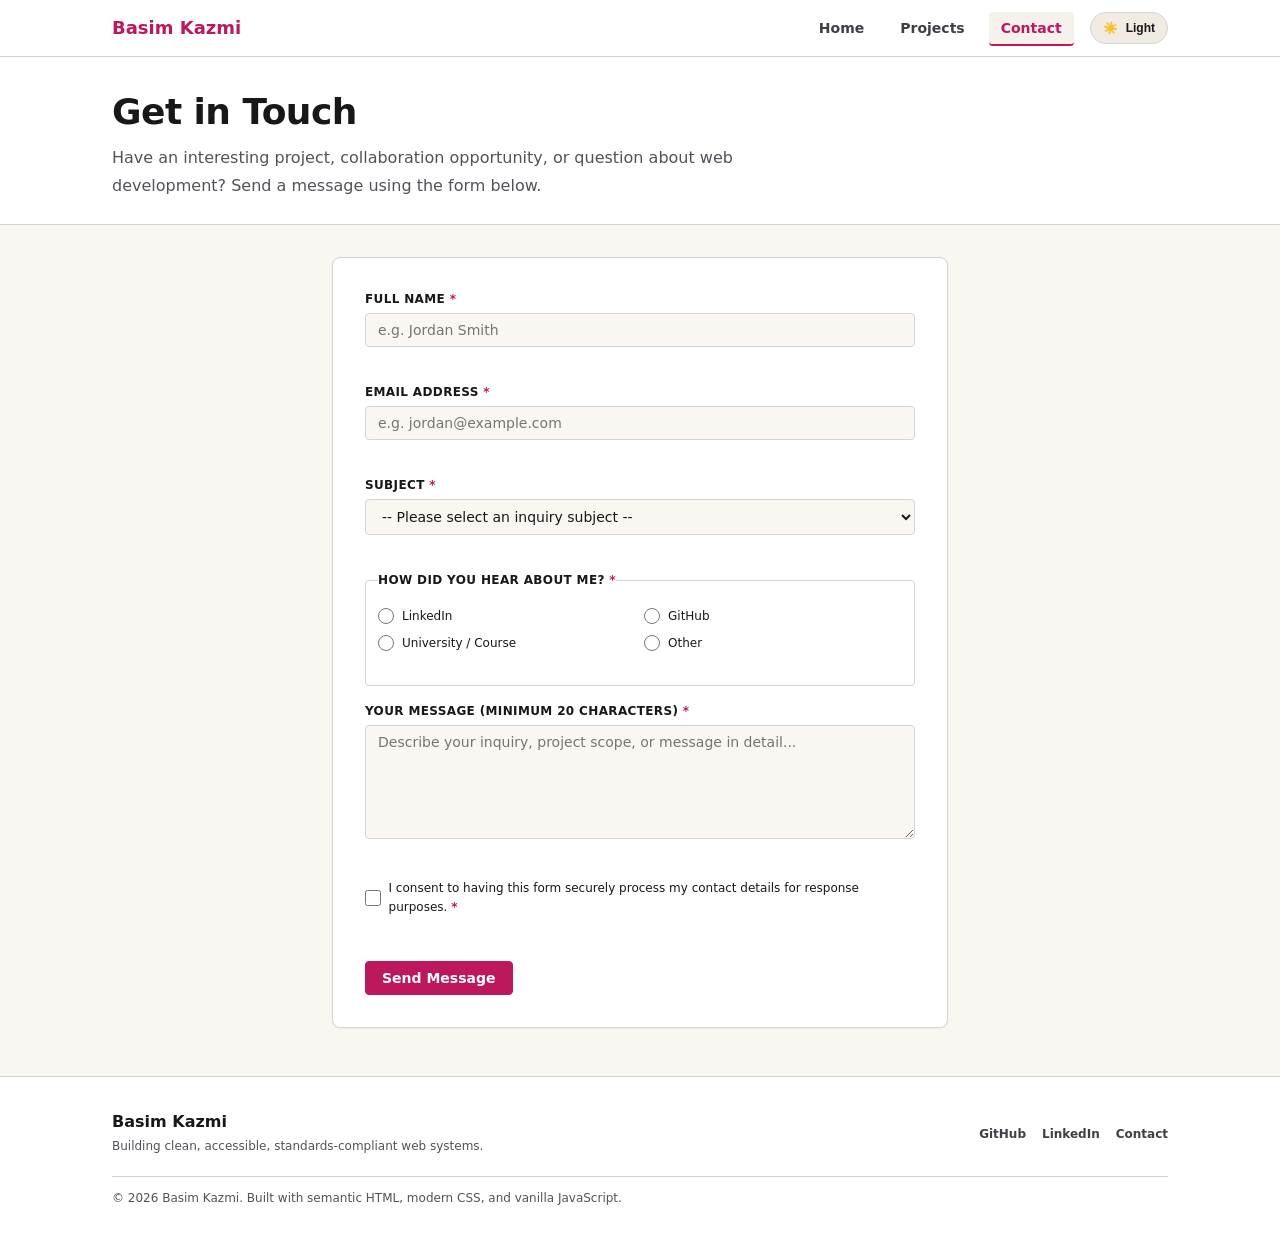
==== commit 5181b1a7: "chore: save updated files and sync latest project state" ====
--- a/contact.html
+++ b/contact.html
@@ -7,6 +7,7 @@
   <title>Contact | Basim Kazmi Portfolio</title>
   <link rel="stylesheet" href="css/styles.css">
   <script>
+    /* Immediate theme check to prevent flash of wrong theme (FOUC) */
     (function() {
       var saved = localStorage.getItem('theme');
       var prefersDark = window.matchMedia && window.matchMedia('(prefers-color-scheme: dark)').matches;
@@ -44,16 +45,18 @@
       <div class="section-container">
         <h1 class="page-title">Get in Touch</h1>
         <p class="page-subtitle">
-          Have an interesting project, collaboration opportunity, or question? Send a message using the form below.
+          Have an interesting project, collaboration opportunity, or question about web development? Send a message using the form below.
         </p>
       </div>
     </div>
 
     <section class="contact-section" aria-label="Contact form section">
       <div class="section-container contact-container">
+        <!-- Live status banner for submission feedback -->
         <div id="form-status" class="form-status" role="status" aria-live="polite" hidden></div>
 
         <form id="contact-form" class="contact-form" novalidate>
+          <!-- Field 1: Name -->
           <div class="form-group" id="group-name">
             <label for="contact-name" class="form-label">
               Full Name <span class="required-indicator" aria-hidden="true">*</span>
@@ -71,6 +74,7 @@
             <p class="error-message" id="name-error" aria-live="polite"></p>
           </div>
 
+          <!-- Field 2: Email -->
           <div class="form-group" id="group-email">
             <label for="contact-email" class="form-label">
               Email Address <span class="required-indicator" aria-hidden="true">*</span>
@@ -87,6 +91,7 @@
             <p class="error-message" id="email-error" aria-live="polite"></p>
           </div>
 
+          <!-- Field 3: Subject -->
           <div class="form-group" id="group-subject">
             <label for="contact-subject" class="form-label">
               Subject <span class="required-indicator" aria-hidden="true">*</span>
@@ -106,6 +111,7 @@
             <p class="error-message" id="subject-error" aria-live="polite"></p>
           </div>
 
+          <!-- Field 4: Referral Source Radio Group -->
           <fieldset class="form-group form-fieldset" id="group-source" aria-describedby="source-error">
             <legend class="form-legend">
               How did you hear about me? <span class="required-indicator" aria-hidden="true">*</span>
@@ -131,6 +137,7 @@
             <p class="error-message" id="source-error" aria-live="polite"></p>
           </fieldset>
 
+          <!-- Field 5: Message -->
           <div class="form-group" id="group-message">
             <label for="contact-message" class="form-label">
               Your Message (minimum 20 characters) <span class="required-indicator" aria-hidden="true">*</span>
@@ -147,6 +154,7 @@
             <p class="error-message" id="message-error" aria-live="polite"></p>
           </div>
 
+          <!-- Field 6: Consent Checkbox -->
           <div class="form-group form-checkbox-group" id="group-consent">
             <label class="checkbox-label" for="contact-consent">
               <input 
@@ -160,6 +168,7 @@
             <p class="error-message" id="consent-error" aria-live="polite"></p>
           </div>
 
+          <!-- Field 7: Submit Button -->
           <div class="form-actions">
             <button type="submit" id="submit-btn" class="btn btn-primary form-submit-btn">
               Send Message
@@ -178,7 +187,7 @@
       </div>
       <nav class="footer-nav" aria-label="Social and External Links">
         <ul class="footer-links">
-          <li><a href="https://github.com/BasimKazmi" target="_blank" rel="noopener noreferrer" class="footer-link">GitHub</a></li>
+          <li><a href="https://github.com" target="_blank" rel="noopener noreferrer" class="footer-link">GitHub</a></li>
           <li><a href="https://linkedin.com" target="_blank" rel="noopener noreferrer" class="footer-link">LinkedIn</a></li>
           <li><a href="contact.html" class="footer-link">Contact</a></li>
         </ul>
--- a/css/styles.css
+++ b/css/styles.css
@@ -1,4 +1,12 @@
-/* Reset */
+/* ==========================================================================
+   CS-554 Assignment 1: Responsive Developer Portfolio
+   Single Shared Stylesheet: Mobile-First, Accessible, Theme-Aware
+   Theme: Cream (#faf7f2), Silver (#d4d4d8), and Magenta (#be185d / #f472b6)
+   ========================================================================== */
+
+/* --------------------------------------------------------------------------
+   1. CSS Reset & Box Sizing
+   -------------------------------------------------------------------------- */
 *, *::before, *::after {
   box-sizing: border-box;
 }
@@ -14,57 +22,63 @@
   -webkit-text-size-adjust: 100%;
 }
 
-/* Theme Tokens: Cream, Silver, Magenta */
+/* --------------------------------------------------------------------------
+   2. Design Tokens & CSS Custom Properties (:root / Light Theme)
+   Palette: Cream (#faf7f2), Silver (#d4d4d8), Magenta (#be185d)
+   -------------------------------------------------------------------------- */
 :root {
-  --color-bg: #faf7f2;
-  --color-surface: #ffffff;
-  --color-surface-hover: #f5f2eb;
-  --color-surface-muted: #f0ece3;
-  --color-border: #d4d4d8;
-  --color-border-hover: #a1a1aa;
-
-  --color-text: #18181b;
-  --color-text-muted: #3f3f46;
-  --color-text-subtle: #52525b;
-
-  --color-primary: #be185d;
-  --color-primary-hover: #9d174d;
-  --color-primary-contrast: #ffffff;
-
-  --color-secondary: #27272a;
+  /* Color Palette - Light Mode */
+  --color-bg: #faf7f2;               /* Soft Cream background */
+  --color-surface: #ffffff;          /* Clean white surface */
+  --color-surface-hover: #f5f2eb;    /* Cream tinted hover */
+  --color-surface-muted: #f0ece3;    /* Muted cream */
+  --color-border: #d4d4d8;           /* Silver border */
+  --color-border-hover: #a1a1aa;     /* Darker silver hover */
+
+  --color-text: #18181b;             /* Deep charcoal: 14.8:1 contrast on #faf7f2 (Passes AAA) */
+  --color-text-muted: #3f3f46;       /* Muted charcoal: 8.5:1 contrast on #faf7f2 (Passes AAA) */
+  --color-text-subtle: #52525b;      /* Subtle charcoal: 5.6:1 contrast on #faf7f2 (Passes AA) */
+
+  --color-primary: #be185d;          /* Deep Magenta: 5.1:1 contrast on #faf7f2 (Passes AA) */
+  --color-primary-hover: #9d174d;    /* Darker Magenta */
+  --color-primary-contrast: #ffffff; /* White text on Magenta */
+
+  --color-secondary: #27272a;        /* Neutral dark button */
   --color-secondary-hover: #3f3f46;
   --color-secondary-contrast: #ffffff;
 
-  --color-badge-bg: #fdf2f8;
-  --color-badge-text: #9d174d;
-  --color-badge-border: #fbcfe8;
-
-  --color-focus: #be185d;
+  --color-badge-bg: #fdf2f8;         /* Soft magenta tint */
+  --color-badge-text: #9d174d;       /* High-contrast magenta text */
+  --color-badge-border: #fbcfe8;     /* Light magenta border */
+
+  --color-focus: #be185d;            /* Magenta focus ring */
   --color-focus-ring: rgba(190, 24, 93, 0.35);
 
-  --color-error: #b91c1c;
+  --color-error: #b91c1c;            /* Error red */
   --color-error-bg: #fef2f2;
   --color-error-border: #fca5a5;
 
-  --color-success: #15803d;
+  --color-success: #15803d;          /* Success green */
   --color-success-bg: #f0fdf4;
   --color-success-border: #86efac;
 
+  /* Typography Scale */
   --font-family-base: system-ui, -apple-system, BlinkMacSystemFont, 'Segoe UI', Roboto, Helvetica, Arial, sans-serif;
   --font-family-mono: ui-monospace, SFMono-Regular, Menlo, Monaco, Consolas, monospace;
 
-  --font-size-xs: 0.75rem;
-  --font-size-sm: 0.875rem;
-  --font-size-md: 1rem;
-  --font-size-lg: 1.125rem;
-  --font-size-xl: 1.25rem;
-  --font-size-2xl: 1.5rem;
-  --font-size-3xl: 1.875rem;
+  --font-size-xs: 0.75rem;    /* 12px */
+  --font-size-sm: 0.875rem;   /* 14px */
+  --font-size-md: 1rem;       /* 16px */
+  --font-size-lg: 1.125rem;   /* 18px */
+  --font-size-xl: 1.25rem;    /* 20px */
+  --font-size-2xl: 1.5rem;    /* 24px */
+  --font-size-3xl: 1.875rem;  /* 30px */
 
   --line-height-tight: 1.3;
   --line-height-normal: 1.6;
   --line-height-relaxed: 1.75;
 
+  /* Spacing Scale */
   --space-2xs: 0.25rem;
   --space-xs: 0.5rem;
   --space-sm: 0.75rem;
@@ -73,35 +87,42 @@
   --space-xl: 2rem;
   --space-2xl: 3rem;
 
+  /* Border Radii */
   --radius-sm: 4px;
   --radius-md: 8px;
   --radius-lg: 12px;
   --radius-full: 9999px;
 
+  /* Clean, Beginner-Friendly Borders and Shadows */
   --shadow-sm: 0 1px 2px rgba(0, 0, 0, 0.05);
   --shadow-md: 0 4px 6px -1px rgba(0, 0, 0, 0.07), 0 2px 4px -2px rgba(0, 0, 0, 0.04);
   --shadow-lg: 0 8px 12px -2px rgba(0, 0, 0, 0.08);
 
+  /* Transitions */
   --transition-fast: 150ms ease;
   --transition-normal: 200ms ease;
+
+  /* Layout */
   --container-max: 1120px;
 }
 
-/* Dark Theme */
+/* --------------------------------------------------------------------------
+   3. Dark Mode Theme Tokens (Silver & Bright Magenta #f472b6)
+   -------------------------------------------------------------------------- */
 @media (prefers-color-scheme: dark) {
   :root:not([data-theme="light"]) {
-    --color-bg: #18181b;
-    --color-surface: #27272a;
+    --color-bg: #18181b;             /* Dark charcoal */
+    --color-surface: #27272a;        /* Card surface */
     --color-surface-hover: #323238;
     --color-surface-muted: #2e2e33;
-    --color-border: #3f3f46;
+    --color-border: #3f3f46;         /* Silver dark border */
     --color-border-hover: #52525b;
 
-    --color-text: #fafafa;
-    --color-text-muted: #d4d4d8;
+    --color-text: #fafafa;           /* 13.5:1 contrast on #27272a (Passes AAA) */
+    --color-text-muted: #d4d4d8;     /* Silver text */
     --color-text-subtle: #a1a1aa;
 
-    --color-primary: #f472b6;
+    --color-primary: #f472b6;        /* Bright Magenta: 6.8:1 contrast on #18181b */
     --color-primary-hover: #f9a8d4;
     --color-primary-contrast: #18181b;
 
@@ -109,8 +130,8 @@
     --color-secondary-hover: #e4e4e7;
     --color-secondary-contrast: #18181b;
 
-    --color-badge-bg: #500724;
-    --color-badge-text: #fbcfe8;
+    --color-badge-bg: #500724;       /* Deep magenta */
+    --color-badge-text: #fbcfe8;     /* Light magenta */
     --color-badge-border: #831843;
 
     --color-focus: #f472b6;
@@ -130,6 +151,7 @@
   }
 }
 
+/* Explicit data-theme="dark" override */
 [data-theme="dark"] {
   --color-bg: #18181b;
   --color-surface: #27272a;
@@ -170,6 +192,7 @@
   --shadow-lg: 0 8px 12px rgba(0, 0, 0, 0.4);
 }
 
+/* Explicit data-theme="light" override */
 [data-theme="light"] {
   --color-bg: #faf7f2;
   --color-surface: #ffffff;
@@ -210,7 +233,9 @@
   --shadow-lg: 0 8px 12px -2px rgba(0, 0, 0, 0.08);
 }
 
-/* Base Styles */
+/* --------------------------------------------------------------------------
+   4. Global Base Styles
+   -------------------------------------------------------------------------- */
 body {
   font-family: var(--font-family-base);
   font-size: var(--font-size-md);
@@ -224,6 +249,7 @@
   overflow-x: hidden;
 }
 
+/* Skip link for keyboard accessibility */
 .skip-link {
   position: absolute;
   top: -100px;
@@ -244,17 +270,20 @@
   outline-offset: 3px;
 }
 
+/* Focus Visible */
 :focus-visible {
   outline: 3px solid var(--color-focus);
   outline-offset: 2px;
 }
 
+/* Media Elements */
 img, svg {
   max-width: 100%;
   height: auto;
   display: block;
 }
 
+/* Headings */
 h1, h2, h3, h4, h5, h6 {
   color: var(--color-text);
   line-height: var(--line-height-tight);
@@ -272,6 +301,7 @@
   letter-spacing: -0.015em;
 }
 
+/* Layout Containers */
 .section-container,
 .header-container,
 .footer-container {
@@ -297,7 +327,9 @@
   width: 100%;
 }
 
-/* Header & Nav */
+/* --------------------------------------------------------------------------
+   5. Site Header & Navigation (Flexbox)
+   -------------------------------------------------------------------------- */
 .site-header {
   background-color: var(--color-surface);
   border-bottom: 1px solid var(--color-border);
@@ -372,6 +404,7 @@
   border-bottom: 2px solid var(--color-primary);
 }
 
+/* Theme Toggle Button */
 .theme-toggle-btn {
   display: inline-flex;
   align-items: center;
@@ -392,7 +425,9 @@
   border-color: var(--color-border-hover);
 }
 
-/* Buttons & Badges */
+/* --------------------------------------------------------------------------
+   6. Buttons & Shared Components
+   -------------------------------------------------------------------------- */
 .btn {
   display: inline-flex;
   align-items: center;
@@ -435,6 +470,7 @@
   padding: 0.35rem 0.65rem;
 }
 
+/* Tech Badges */
 .tech-badge-list {
   display: flex;
   flex-wrap: wrap;
@@ -453,7 +489,9 @@
   border-radius: var(--radius-sm);
 }
 
-/* Hero Section */
+/* --------------------------------------------------------------------------
+   7. Home Page (`index.html`) Layout
+   -------------------------------------------------------------------------- */
 .hero-section {
   padding-top: var(--space-2xl);
   padding-bottom: var(--space-2xl);
@@ -663,7 +701,9 @@
   font-weight: bold;
 }
 
-/* Projects Page */
+/* --------------------------------------------------------------------------
+   8. Projects Page (`projects.html`) Layout
+   -------------------------------------------------------------------------- */
 .page-header-section {
   padding-top: var(--space-xl);
   padding-bottom: var(--space-lg);
@@ -679,6 +719,7 @@
   line-height: var(--line-height-relaxed);
 }
 
+/* Filter Controls */
 .filters-section {
   padding-top: var(--space-lg);
   padding-bottom: var(--space-sm);
@@ -732,6 +773,7 @@
   border-color: var(--color-focus);
 }
 
+/* Live Status Region */
 .projects-status {
   margin-top: var(--space-sm);
   font-size: var(--font-size-xs);
@@ -739,11 +781,13 @@
   color: var(--color-text-muted);
 }
 
+/* Projects Display Section & Grid */
 .projects-display-section {
   padding-top: var(--space-md);
   padding-bottom: var(--space-2xl);
 }
 
+/* Mobile-First Project Cards Grid: 1 col < 640px, 2 cols >= 640px, 3 cols >= 1024px */
 .projects-grid {
   display: grid;
   grid-template-columns: 1fr;
@@ -762,6 +806,7 @@
   }
 }
 
+/* Project Card */
 .project-card {
   background-color: var(--color-surface);
   border: 1px solid var(--color-border);
@@ -818,6 +863,7 @@
   margin-top: auto;
 }
 
+/* Empty State */
 .empty-state {
   text-align: center;
   padding: var(--space-2xl) var(--space-md);
@@ -839,7 +885,9 @@
   color: var(--color-text-subtle);
 }
 
-/* Modal Dialog */
+/* --------------------------------------------------------------------------
+   9. Bonus Project Modal (<dialog>)
+   -------------------------------------------------------------------------- */
 .project-modal {
   margin: auto;
   padding: 0;
@@ -960,7 +1008,9 @@
   justify-content: flex-end;
 }
 
-/* Contact Form */
+/* --------------------------------------------------------------------------
+   10. Contact Page (`contact.html`) Form Layout & Validation
+   -------------------------------------------------------------------------- */
 .contact-section {
   padding-top: var(--space-xl);
   padding-bottom: var(--space-2xl);
@@ -1031,6 +1081,7 @@
   border-color: var(--color-focus);
 }
 
+/* Invalid State */
 .form-input[aria-invalid="true"],
 .form-select[aria-invalid="true"],
 .form-textarea[aria-invalid="true"] {
@@ -1038,6 +1089,7 @@
   background-color: var(--color-error-bg);
 }
 
+/* Radio Fieldset */
 .form-fieldset {
   border: 1px solid var(--color-border);
   border-radius: var(--radius-sm);
@@ -1087,6 +1139,7 @@
   min-height: 1rem;
 }
 
+/* Status / Confirmation Banner */
 .form-status {
   padding: var(--space-sm) var(--space-md);
   border-radius: var(--radius-sm);
@@ -1121,7 +1174,9 @@
   }
 }
 
-/* Footer */
+/* --------------------------------------------------------------------------
+   11. Site Footer
+   -------------------------------------------------------------------------- */
 .site-footer {
   background-color: var(--color-surface);
   border-top: 1px solid var(--color-border);
@@ -1200,7 +1255,9 @@
   color: var(--color-text-subtle);
 }
 
-/* Reduced Motion */
+/* --------------------------------------------------------------------------
+   12. Accessibility: Reduced Motion
+   -------------------------------------------------------------------------- */
 @media (prefers-reduced-motion: reduce) {
   *, *::before, *::after {
     animation-duration: 0.01ms !important;
